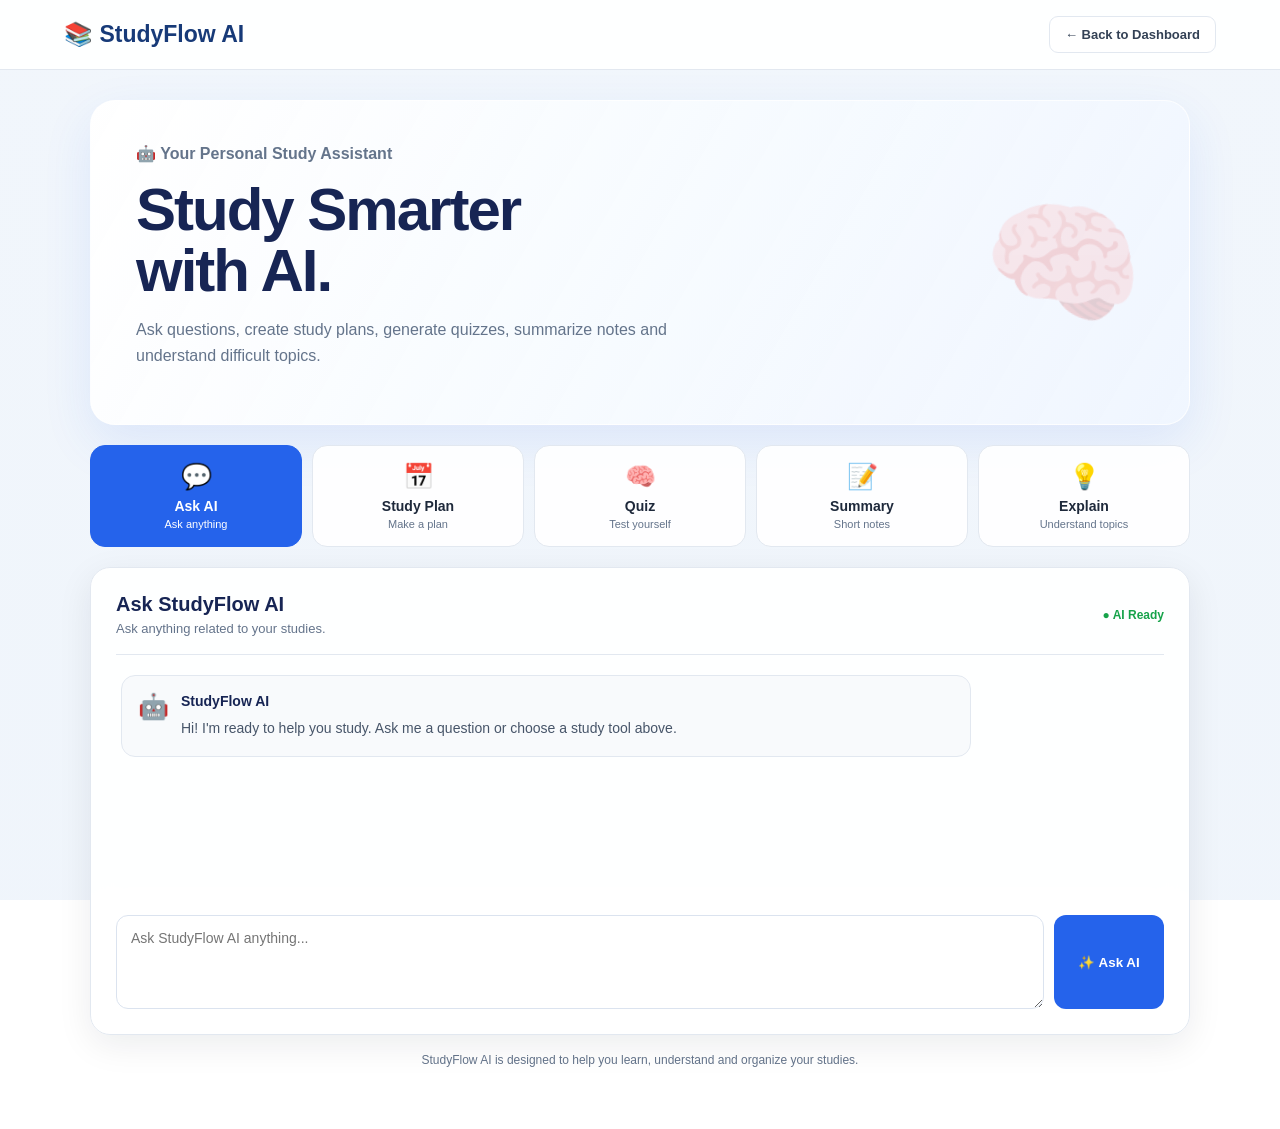
==== ai.html @ 899fcae3 "Add files via upload" ====
<!DOCTYPE html>
<html lang="en">
<head>
    <meta charset="UTF-8">
    <meta name="viewport" content="width=device-width, initial-scale=1.0">

    <title>StudyFlow AI</title>

    <link rel="stylesheet" href="ai.css">
</head>

<body>

    <nav class="ai-navbar">

        <div class="ai-logo">
            📚 StudyFlow AI
        </div>

        <a href="dashboard.html" class="back-button">
            ← Back to Dashboard
        </a>

    </nav>


    <main class="ai-container">

        <section class="ai-hero">

            <div>
                <p class="ai-welcome">
                    🤖 Your Personal Study Assistant
                </p>

                <h1>
                    Study Smarter<br>
                    with AI.
                </h1>

                <p>
                    Ask questions, create study plans,
                    generate quizzes, summarize notes
                    and understand difficult topics.
                </p>
            </div>

            <div class="ai-hero-icon">
                🧠
            </div>

        </section>


        <!-- AI TOOLS -->

        <section class="ai-tools">

            <button
                class="ai-tool active"
                onclick="selectTool('question')">

                <span>💬</span>

                <strong>Ask AI</strong>

                <small>
                    Ask anything
                </small>

            </button>


            <button
                class="ai-tool"
                onclick="selectTool('plan')">

                <span>📅</span>

                <strong>Study Plan</strong>

                <small>
                    Make a plan
                </small>

            </button>


            <button
                class="ai-tool"
                onclick="selectTool('quiz')">

                <span>🧠</span>

                <strong>Quiz</strong>

                <small>
                    Test yourself
                </small>

            </button>


            <button
                class="ai-tool"
                onclick="selectTool('summary')">

                <span>📝</span>

                <strong>Summary</strong>

                <small>
                    Short notes
                </small>

            </button>


            <button
                class="ai-tool"
                onclick="selectTool('explain')">

                <span>💡</span>

                <strong>Explain</strong>

                <small>
                    Understand topics
                </small>

            </button>

        </section>


        <!-- AI CHAT -->

        <section class="ai-panel">

            <div class="ai-panel-header">

                <div>

                    <h2 id="toolTitle">
                        Ask StudyFlow AI
                    </h2>

                    <p id="toolDescription">
                        Ask anything related to your studies.
                    </p>

                </div>

                <span class="ai-status">
                    ● AI Ready
                </span>

            </div>


            <div
                id="aiResponse"
                class="ai-response">

                <div class="ai-message">

                    <span class="message-icon">
                        🤖
                    </span>

                    <div>

                        <strong>
                            StudyFlow AI
                        </strong>

                        <p>
                            Hi! I'm ready to help you study.
                            Ask me a question or choose a
                            study tool above.
                        </p>

                    </div>

                </div>

            </div>


            <div class="ai-input-area">

                <textarea
                    id="aiInput"
                    placeholder="Ask StudyFlow AI anything..."
                    rows="4"></textarea>


                <button
                    id="aiSendButton"
                    onclick="sendAIRequest()">

                    ✨ Ask AI

                </button>

            </div>

        </section>


        <p class="ai-note">
            StudyFlow AI is designed to help you learn,
            understand and organize your studies.
        </p>

    </main>


    <script src="ai.js"></script>

</body>
</html>
---- ai.css ----
* {
    box-sizing: border-box;
}

:root {
    --blue: #2563eb;
    --blue-dark: #1d4ed8;
    --blue-light: #eff6ff;
    --purple: #7c3aed;
    --text: #172554;
    --muted: #64748b;
    --border: #e2e8f0;
}

body {

    margin: 0;

    font-family:
        Arial,
        Helvetica,
        sans-serif;

    color: var(--text);

    min-height: 100vh;

    background:

        linear-gradient(
            rgba(238, 244, 251, 0.82),
            rgba(238, 244, 251, 0.90)
        ),

        url("https://images.unsplash.com/photo-1497633762265-9d179a990aa6?auto=format&fit=crop&w=2200&q=85");

    background-size: cover;

    background-position: center;

    background-attachment: fixed;
}


/* NAVBAR */

.ai-navbar {

    height: 70px;

    padding:
        0 5%;

    display: flex;

    align-items: center;

    justify-content: space-between;

    background:
        rgba(255,255,255,0.92);

    backdrop-filter:
        blur(15px);

    border-bottom:
        1px solid var(--border);

    position: sticky;

    top: 0;

    z-index: 10;
}


.ai-logo {

    font-size: 23px;

    font-weight: 900;

    color: #173a78;
}


.back-button {

    text-decoration: none;

    color: #334155;

    background: white;

    border:
        1px solid var(--border);

    padding:
        10px 15px;

    border-radius: 9px;

    font-weight: 700;

    font-size: 13px;
}


.back-button:hover {

    background: var(--blue-light);

    color: var(--blue);
}


/* CONTAINER */

.ai-container {

    width:
        min(1100px, 94%);

    margin:
        auto;

    padding:
        30px 0 50px;
}


/* HERO */

.ai-hero {

    min-height: 270px;

    padding:
        40px 45px;

    border-radius: 25px;

    display: flex;

    align-items: center;

    justify-content: space-between;

    overflow: hidden;

    background:

        linear-gradient(
            120deg,
            rgba(255,255,255,0.96),
            rgba(239,246,255,0.88)
        );

    border:
        1px solid rgba(255,255,255,0.8);

    box-shadow:
        0 18px 50px
        rgba(37,99,235,0.10);

    margin-bottom: 20px;
}


.ai-welcome {

    color: var(--blue);

    font-weight: 800;

    margin:
        0 0 12px;
}


.ai-hero h1 {

    margin:
        0 0 15px;

    font-size:
        clamp(40px,5vw,60px);

    line-height: 1.02;

    letter-spacing: -2px;
}


.ai-hero p {

    color: var(--muted);

    line-height: 1.6;

    max-width: 600px;
}


.ai-hero-icon {

    font-size: 130px;

    opacity: 0.25;

    transform:
        rotate(8deg);
}


/* TOOLS */

.ai-tools {

    display: grid;

    grid-template-columns:
        repeat(5,1fr);

    gap: 10px;

    margin-bottom: 20px;
}


.ai-tool {

    border:
        1px solid var(--border);

    background:
        rgba(255,255,255,0.92);

    border-radius: 15px;

    padding: 16px 10px;

    cursor: pointer;

    text-align: center;

    transition: 0.2s;
}


.ai-tool span {

    display: block;

    font-size: 25px;

    margin-bottom: 7px;
}


.ai-tool strong {

    display: block;

    color: #1e293b;

    font-size: 14px;
}


.ai-tool small {

    display: block;

    color: var(--muted);

    margin-top: 4px;

    font-size: 11px;
}


.ai-tool:hover {

    transform:
        translateY(-2px);

    border-color:
        #93c5fd;
}


.ai-tool.active {

    background:
        var(--blue);

    border-color:
        var(--blue);

    color: white;
}


.ai-tool.active strong,
.ai-tool.active small {

    color: white;
}


/* AI PANEL */

.ai-panel {

    background:
        rgba(255,255,255,0.93);

    backdrop-filter:
        blur(14px);

    border:
        1px solid var(--border);

    border-radius: 20px;

    padding: 25px;

    box-shadow:
        0 10px 35px
        rgba(15,23,42,0.08);
}


.ai-panel-header {

    display: flex;

    justify-content: space-between;

    align-items: center;

    gap: 15px;

    padding-bottom: 18px;

    border-bottom:
        1px solid var(--border);
}


.ai-panel-header h2 {

    margin: 0 0 5px;

    font-size: 20px;
}


.ai-panel-header p {

    margin: 0;

    color: var(--muted);

    font-size: 13px;
}


.ai-status {

    color:
        #16a34a;

    font-size: 12px;

    font-weight: 800;

    white-space: nowrap;
}


/* RESPONSE */

.ai-response {

    min-height: 260px;

    max-height: 450px;

    overflow-y: auto;

    padding: 20px 5px;
}


.ai-message {

    display: flex;

    gap: 12px;

    max-width: 850px;

    background:
        #f8fafc;

    border:
        1px solid var(--border);

    border-radius: 14px;

    padding: 16px;
}


.message-icon {

    font-size: 25px;
}


.ai-message strong {

    font-size: 14px;
}


.ai-message p {

    margin:
        7px 0 0;

    color: #475569;

    line-height: 1.6;

    font-size: 14px;
}


/* INPUT */

.ai-input-area {

    display: flex;

    gap: 10px;

    align-items: stretch;
}


#aiInput {

    flex: 1;

    resize: vertical;

    border:
        1px solid #dbe3ef;

    border-radius: 12px;

    padding: 14px;

    font-family: inherit;

    font-size: 14px;

    outline: none;
}


#aiInput:focus {

    border-color:
        var(--blue);

    box-shadow:
        0 0 0 3px
        rgba(37,99,235,0.10);
}


#aiSendButton {

    min-width: 110px;

    border: none;

    border-radius: 12px;

    background:
        var(--blue);

    color: white;

    font-weight: 800;

    cursor: pointer;

    padding: 12px;
}


#aiSendButton:hover {

    background:
        var(--blue-dark);
}


#aiSendButton:disabled {

    opacity: 0.6;

    cursor: not-allowed;
}


.ai-note {

    text-align: center;

    color: var(--muted);

    font-size: 12px;

    margin-top: 18px;
}


/* MOBILE */

@media(max-width:750px) {

    .ai-navbar {

        padding:
            0 15px;
    }


    .ai-logo {

        font-size: 18px;
    }


    .back-button {

        padding:
            8px 10px;

        font-size: 11px;
    }


    .ai-container {

        width: 94%;

        padding-top: 18px;
    }


    .ai-hero {

        padding:
            30px 22px;

        min-height: 240px;
    }


    .ai-hero h1 {

        font-size: 36px;
    }


    .ai-hero-icon {

        display: none;
    }


    .ai-tools {

        grid-template-columns:
            repeat(2,1fr);
    }


    .ai-tool:last-child {

        grid-column:
            span 2;
    }


    .ai-panel {

        padding: 18px;
    }


    .ai-panel-header {

        align-items:
            flex-start;

        flex-direction:
            column;
    }


    .ai-input-area {

        flex-direction:
            column;
    }


    #aiSendButton {

        min-height: 48px;
    }
}
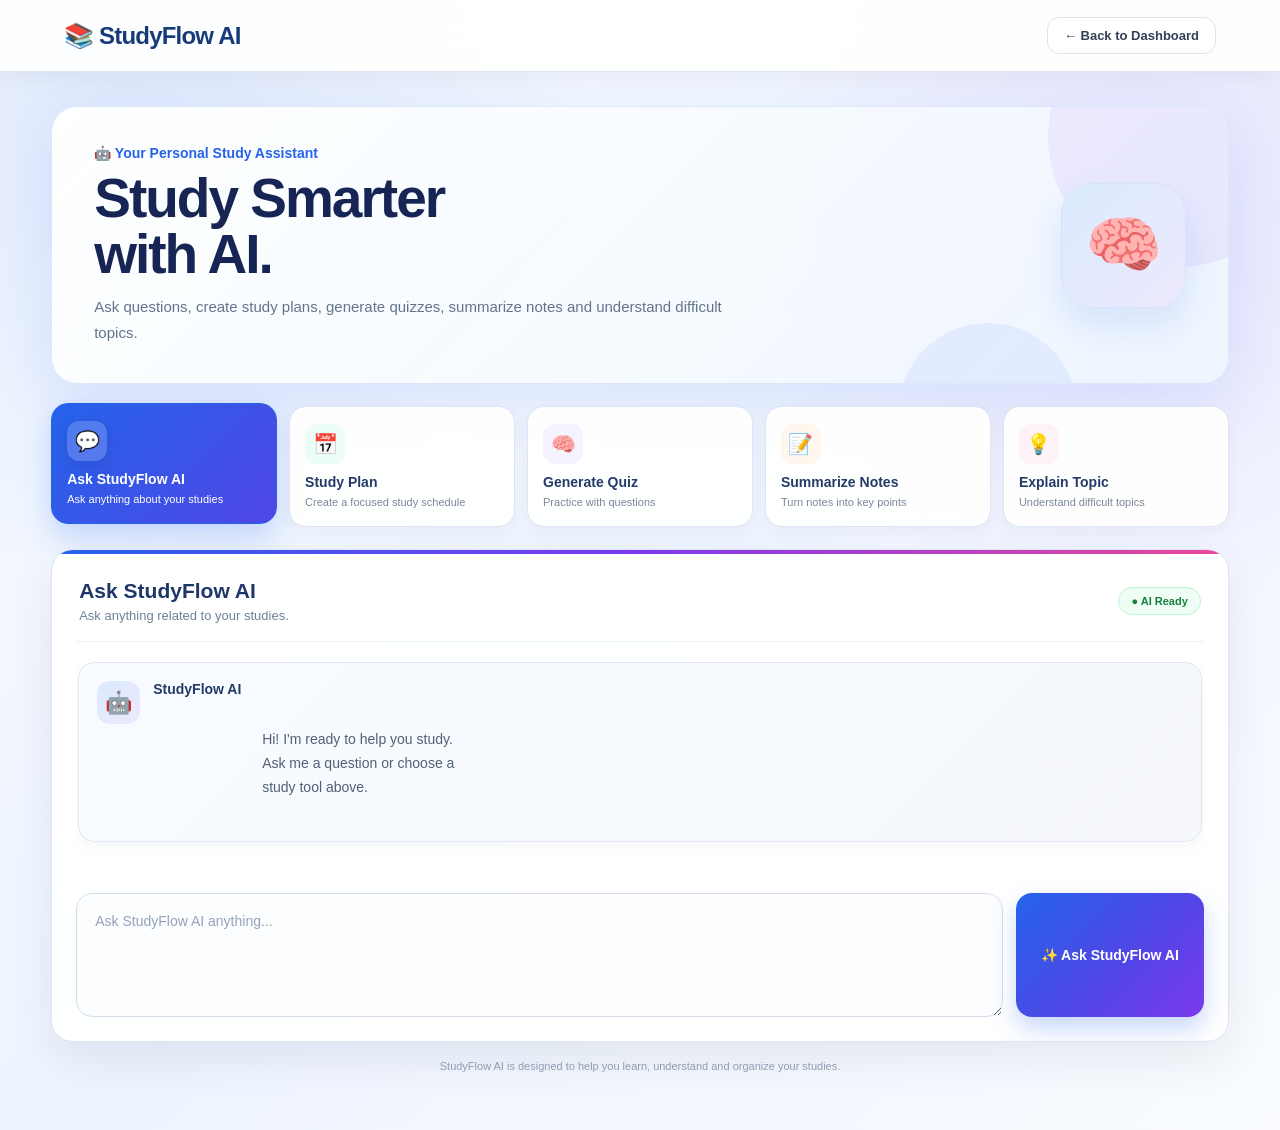
==== commit e6fc84ca: "Add files via upload" ====
--- a/ai.html
+++ b/ai.html
@@ -1,15 +1,32 @@
 <!DOCTYPE html>
 <html lang="en">
+
 <head>
+
     <meta charset="UTF-8">
-    <meta name="viewport" content="width=device-width, initial-scale=1.0">
+
+    <meta
+        name="viewport"
+        content="width=device-width, initial-scale=1.0"
+    >
 
     <title>StudyFlow AI</title>
 
-    <link rel="stylesheet" href="ai.css">
+    <!-- v3 = fresh CSS, avoids browser cache -->
+    <link
+        rel="stylesheet"
+        href="ai.css?v3"
+    >
+
 </head>
 
+
 <body>
+
+
+    <!-- =====================================================
+         NAVBAR
+    ====================================================== -->
 
     <nav class="ai-navbar">
 
@@ -17,33 +34,52 @@
             📚 StudyFlow AI
         </div>
 
-        <a href="dashboard.html" class="back-button">
+
+        <a
+            href="dashboard.html"
+            class="back-button"
+        >
             ← Back to Dashboard
         </a>
 
     </nav>
 
 
+
+    <!-- =====================================================
+         MAIN AI AREA
+    ====================================================== -->
+
     <main class="ai-container">
 
+
+        <!-- =================================================
+             HERO
+        ================================================== -->
+
         <section class="ai-hero">
 
             <div>
+
                 <p class="ai-welcome">
                     🤖 Your Personal Study Assistant
                 </p>
+
 
                 <h1>
                     Study Smarter<br>
                     with AI.
                 </h1>
+
 
                 <p>
                     Ask questions, create study plans,
                     generate quizzes, summarize notes
                     and understand difficult topics.
                 </p>
-            </div>
+
+            </div>
+
 
             <div class="ai-hero-icon">
                 🧠
@@ -52,90 +88,145 @@
         </section>
 
 
-        <!-- AI TOOLS -->
+
+        <!-- =================================================
+             AI TOOLS
+        ================================================== -->
 
         <section class="ai-tools">
 
-            <button
+
+            <!-- ASK AI -->
+
+            <button
+                type="button"
                 class="ai-tool active"
-                onclick="selectTool('question')">
-
-                <span>💬</span>
-
-                <strong>Ask AI</strong>
-
-                <small>
-                    Ask anything
-                </small>
-
-            </button>
-
-
-            <button
+                onclick="selectAITool('Ask anything')"
+            >
+
+                <span>
+                    💬
+                </span>
+
+                <strong>
+                    Ask StudyFlow AI
+                </strong>
+
+                <small>
+                    Ask anything about your studies
+                </small>
+
+            </button>
+
+
+
+            <!-- STUDY PLAN -->
+
+            <button
+                type="button"
                 class="ai-tool"
-                onclick="selectTool('plan')">
-
-                <span>📅</span>
-
-                <strong>Study Plan</strong>
-
-                <small>
-                    Make a plan
-                </small>
-
-            </button>
-
-
-            <button
+                onclick="selectAITool('Create study plan')"
+            >
+
+                <span>
+                    📅
+                </span>
+
+                <strong>
+                    Study Plan
+                </strong>
+
+                <small>
+                    Create a focused study schedule
+                </small>
+
+            </button>
+
+
+
+            <!-- QUIZ -->
+
+            <button
+                type="button"
                 class="ai-tool"
-                onclick="selectTool('quiz')">
-
-                <span>🧠</span>
-
-                <strong>Quiz</strong>
-
-                <small>
-                    Test yourself
-                </small>
-
-            </button>
-
-
-            <button
+                onclick="selectAITool('Generate quiz')"
+            >
+
+                <span>
+                    🧠
+                </span>
+
+                <strong>
+                    Generate Quiz
+                </strong>
+
+                <small>
+                    Practice with questions
+                </small>
+
+            </button>
+
+
+
+            <!-- SUMMARY -->
+
+            <button
+                type="button"
                 class="ai-tool"
-                onclick="selectTool('summary')">
-
-                <span>📝</span>
-
-                <strong>Summary</strong>
-
-                <small>
-                    Short notes
-                </small>
-
-            </button>
-
-
-            <button
+                onclick="selectAITool('Make notes')"
+            >
+
+                <span>
+                    📝
+                </span>
+
+                <strong>
+                    Summarize Notes
+                </strong>
+
+                <small>
+                    Turn notes into key points
+                </small>
+
+            </button>
+
+
+
+            <!-- EXPLAIN -->
+
+            <button
+                type="button"
                 class="ai-tool"
-                onclick="selectTool('explain')">
-
-                <span>💡</span>
-
-                <strong>Explain</strong>
-
-                <small>
-                    Understand topics
-                </small>
-
-            </button>
+                onclick="selectAITool('Explain a topic')"
+            >
+
+                <span>
+                    💡
+                </span>
+
+                <strong>
+                    Explain Topic
+                </strong>
+
+                <small>
+                    Understand difficult topics
+                </small>
+
+            </button>
+
 
         </section>
 
 
-        <!-- AI CHAT -->
+
+        <!-- =================================================
+             AI PANEL
+        ================================================== -->
 
         <section class="ai-panel">
+
+
+            <!-- PANEL HEADER -->
 
             <div class="ai-panel-header">
 
@@ -145,12 +236,14 @@
                         Ask StudyFlow AI
                     </h2>
 
+
                     <p id="toolDescription">
                         Ask anything related to your studies.
                     </p>
 
                 </div>
 
+
                 <span class="ai-status">
                     ● AI Ready
                 </span>
@@ -158,21 +251,30 @@
             </div>
 
 
+
+            <!-- =================================================
+                 AI RESPONSE
+            ================================================== -->
+
             <div
                 id="aiResponse"
-                class="ai-response">
+                class="ai-response"
+            >
 
                 <div class="ai-message">
+
 
                     <span class="message-icon">
                         🤖
                     </span>
 
+
                     <div>
 
                         <strong>
                             StudyFlow AI
                         </strong>
+
 
                         <p>
                             Hi! I'm ready to help you study.
@@ -182,41 +284,67 @@
 
                     </div>
 
+
                 </div>
 
             </div>
 
 
+
+            <!-- =================================================
+                 INPUT
+            ================================================== -->
+
             <div class="ai-input-area">
+
 
                 <textarea
                     id="aiInput"
+                    rows="4"
+                    maxlength="3000"
                     placeholder="Ask StudyFlow AI anything..."
-                    rows="4"></textarea>
+                ></textarea>
 
 
                 <button
+                    type="button"
                     id="aiSendButton"
-                    onclick="sendAIRequest()">
-
-                    ✨ Ask AI
-
+                    onclick="sendAIMessage()"
+                >
+                    ✨ Ask StudyFlow AI
                 </button>
 
-            </div>
+
+            </div>
+
 
         </section>
 
 
+
+        <!-- =================================================
+             FOOTER NOTE
+        ================================================== -->
+
         <p class="ai-note">
+
             StudyFlow AI is designed to help you learn,
             understand and organize your studies.
+
         </p>
 
+
     </main>
 
 
+
+    <!-- =====================================================
+         JAVASCRIPT
+    ====================================================== -->
+
     <script src="ai.js"></script>
 
+
 </body>
+
 </html>
--- a/ai.css
+++ b/ai.css
@@ -1,3 +1,7 @@
+/* =========================================================
+   STUDYFLOW AI — PREMIUM MODERN UI
+========================================================= */
+
 * {
     box-sizing: border-box;
 }
@@ -6,15 +10,28 @@
     --blue: #2563eb;
     --blue-dark: #1d4ed8;
     --blue-light: #eff6ff;
+
     --purple: #7c3aed;
-    --text: #172554;
+    --pink: #ec4899;
+    --green: #10b981;
+    --orange: #f59e0b;
+
+    --heading: #172554;
+    --text: #334155;
     --muted: #64748b;
-    --border: #e2e8f0;
-}
+
+    --border: #dbe4f0;
+    --white: #ffffff;
+}
+
+
+/* =========================================================
+   BODY
+========================================================= */
 
 body {
-
     margin: 0;
+    min-height: 100vh;
 
     font-family:
         Arial,
@@ -23,608 +40,965 @@
 
     color: var(--text);
 
-    min-height: 100vh;
-
-    background:
-
+    background:
+        radial-gradient(
+            circle at 10% 10%,
+            rgba(37,99,235,0.10),
+            transparent 30%
+        ),
+        radial-gradient(
+            circle at 90% 20%,
+            rgba(124,58,237,0.09),
+            transparent 28%
+        ),
         linear-gradient(
-            rgba(238, 244, 251, 0.82),
-            rgba(238, 244, 251, 0.90)
-        ),
-
-        url("https://images.unsplash.com/photo-1497633762265-9d179a990aa6?auto=format&fit=crop&w=2200&q=85");
-
-    background-size: cover;
-
-    background-position: center;
-
-    background-attachment: fixed;
-}
-
-
-/* NAVBAR */
+            135deg,
+            #f5f9ff,
+            #eef4ff 50%,
+            #f9fbff
+        );
+}
+
+
+/* =========================================================
+   NAVBAR
+========================================================= */
 
 .ai-navbar {
-
-    height: 70px;
+    height: 72px;
+
+    padding: 0 5%;
+
+    display: flex;
+    align-items: center;
+    justify-content: space-between;
+
+    background: rgba(255,255,255,0.92);
+
+    backdrop-filter: blur(18px);
+
+    border-bottom:
+        1px solid rgba(219,228,240,0.9);
+
+    position: sticky;
+    top: 0;
+    z-index: 100;
+
+    box-shadow:
+        0 5px 25px rgba(15,23,42,0.05);
+}
+
+
+.ai-logo {
+    display: flex;
+    align-items: center;
+    gap: 9px;
+
+    color: #173a78;
+
+    font-size: 24px;
+    font-weight: 900;
+
+    letter-spacing: -0.8px;
+}
+
+
+.back-button {
+    display: inline-flex;
+    align-items: center;
+    gap: 6px;
+
+    text-decoration: none;
+
+    padding: 10px 16px;
+
+    border-radius: 12px;
+
+    color: #334155;
+
+    background: #ffffff;
+
+    border:
+        1px solid #dbe4f0;
+
+    font-size: 13px;
+    font-weight: 800;
+
+    transition: all 0.2s ease;
+}
+
+
+.back-button:hover {
+    color: var(--blue);
+
+    background: var(--blue-light);
+
+    border-color: #93c5fd;
+
+    transform: translateY(-2px);
+
+    box-shadow:
+        0 7px 18px rgba(37,99,235,0.10);
+}
+
+
+/* =========================================================
+   MAIN
+========================================================= */
+
+.ai-container {
+    width: min(1180px, 92%);
+
+    margin: auto;
 
     padding:
-        0 5%;
+        34px 0 55px;
+}
+
+
+/* =========================================================
+   HERO
+========================================================= */
+
+.ai-hero {
+    position: relative;
+
+    min-height: 225px;
+
+    padding: 38px 42px;
 
     display: flex;
-
     align-items: center;
-
     justify-content: space-between;
 
-    background:
-        rgba(255,255,255,0.92);
-
-    backdrop-filter:
-        blur(15px);
-
-    border-bottom:
-        1px solid var(--border);
-
-    position: sticky;
-
-    top: 0;
-
-    z-index: 10;
-}
-
-
-.ai-logo {
-
-    font-size: 23px;
-
+    overflow: hidden;
+
+    border-radius: 26px;
+
+    background:
+        linear-gradient(
+            135deg,
+            rgba(255,255,255,0.98),
+            rgba(239,246,255,0.95)
+        );
+
+    border:
+        1px solid #dce8f8;
+
+    box-shadow:
+        0 20px 55px rgba(37,99,235,0.10);
+
+    margin-bottom: 22px;
+}
+
+
+.ai-hero::before {
+    content: "";
+
+    position: absolute;
+
+    width: 260px;
+    height: 260px;
+
+    right: -80px;
+    top: -100px;
+
+    border-radius: 50%;
+
+    background:
+        rgba(124,58,237,0.08);
+}
+
+
+.ai-hero::after {
+    content: "";
+
+    position: absolute;
+
+    width: 180px;
+    height: 180px;
+
+    right: 150px;
+    bottom: -120px;
+
+    border-radius: 50%;
+
+    background:
+        rgba(37,99,235,0.08);
+}
+
+
+.ai-hero > div:first-child {
+    position: relative;
+    z-index: 2;
+}
+
+
+.ai-welcome {
+    margin: 0 0 9px;
+
+    color: var(--blue);
+
+    font-size: 14px;
     font-weight: 900;
-
-    color: #173a78;
-}
-
-
-.back-button {
-
-    text-decoration: none;
-
-    color: #334155;
-
-    background: white;
+}
+
+
+.ai-hero h1 {
+    margin: 0 0 12px;
+
+    color: var(--heading);
+
+    font-size: clamp(38px, 5vw, 55px);
+
+    line-height: 1.02;
+
+    letter-spacing: -2px;
+}
+
+
+.ai-hero p:last-child {
+    margin: 0;
+
+    max-width: 650px;
+
+    color: var(--muted);
+
+    font-size: 15px;
+
+    line-height: 1.7;
+}
+
+
+.ai-hero-icon {
+    position: relative;
+    z-index: 2;
+
+    width: 125px;
+    height: 125px;
+
+    display: flex;
+    align-items: center;
+    justify-content: center;
+
+    border-radius: 30px;
+
+    background:
+        linear-gradient(
+            135deg,
+            #dbeafe,
+            #ede9fe
+        );
 
     border:
-        1px solid var(--border);
-
-    padding:
-        10px 15px;
-
-    border-radius: 9px;
-
-    font-weight: 700;
-
-    font-size: 13px;
-}
-
-
-.back-button:hover {
-
-    background: var(--blue-light);
-
-    color: var(--blue);
-}
-
-
-/* CONTAINER */
-
-.ai-container {
-
-    width:
-        min(1100px, 94%);
-
-    margin:
-        auto;
-
-    padding:
-        30px 0 50px;
-}
-
-
-/* HERO */
-
-.ai-hero {
-
-    min-height: 270px;
-
-    padding:
-        40px 45px;
-
-    border-radius: 25px;
+        1px solid #d4e3fb;
+
+    font-size: 62px;
+
+    box-shadow:
+        0 18px 35px rgba(37,99,235,0.13);
+}
+
+
+/* =========================================================
+   AI TOOLS
+========================================================= */
+
+.ai-tools {
+    display: grid;
+
+    grid-template-columns:
+        repeat(5, 1fr);
+
+    gap: 12px;
+
+    margin-bottom: 22px;
+}
+
+
+.ai-tool {
+    position: relative;
+
+    min-height: 105px;
+
+    padding: 17px 15px;
 
     display: flex;
-
+    flex-direction: column;
+    justify-content: center;
+    align-items: flex-start;
+
+    text-align: left;
+
+    cursor: pointer;
+
+    border:
+        1px solid #dce5f0;
+
+    border-radius: 17px;
+
+    background:
+        rgba(255,255,255,0.96);
+
+    box-shadow:
+        0 5px 16px rgba(15,23,42,0.045);
+
+    transition:
+        transform 0.22s ease,
+        box-shadow 0.22s ease,
+        border-color 0.22s ease;
+}
+
+
+.ai-tool:hover {
+    transform: translateY(-5px);
+
+    border-color: #93c5fd;
+
+    box-shadow:
+        0 14px 28px rgba(37,99,235,0.12);
+}
+
+
+.ai-tool span {
+    width: 40px;
+    height: 40px;
+
+    display: flex;
     align-items: center;
-
-    justify-content: space-between;
-
-    overflow: hidden;
-
-    background:
-
+    justify-content: center;
+
+    border-radius: 12px;
+
+    font-size: 20px;
+
+    margin-bottom: 10px;
+
+    background: #eff6ff;
+}
+
+
+.ai-tool:nth-child(2) span {
+    background: #ecfdf5;
+}
+
+
+.ai-tool:nth-child(3) span {
+    background: #f5f3ff;
+}
+
+
+.ai-tool:nth-child(4) span {
+    background: #fff7ed;
+}
+
+
+.ai-tool:nth-child(5) span {
+    background: #fdf2f8;
+}
+
+
+.ai-tool strong {
+    color: #243b68;
+
+    font-size: 14px;
+
+    font-weight: 900;
+}
+
+
+.ai-tool small {
+    margin-top: 5px;
+
+    color: #7b8798;
+
+    font-size: 11px;
+
+    line-height: 1.3;
+}
+
+
+/* =========================================================
+   ACTIVE TOOL
+========================================================= */
+
+.ai-tool.active {
+    color: white;
+
+    border-color: var(--blue);
+
+    background:
         linear-gradient(
-            120deg,
-            rgba(255,255,255,0.96),
-            rgba(239,246,255,0.88)
+            135deg,
+            #2563eb,
+            #4f46e5
         );
 
-    border:
-        1px solid rgba(255,255,255,0.8);
-
-    box-shadow:
-        0 18px 50px
-        rgba(37,99,235,0.10);
-
-    margin-bottom: 20px;
-}
-
-
-.ai-welcome {
-
-    color: var(--blue);
-
-    font-weight: 800;
-
-    margin:
-        0 0 12px;
-}
-
-
-.ai-hero h1 {
-
-    margin:
-        0 0 15px;
-
-    font-size:
-        clamp(40px,5vw,60px);
-
-    line-height: 1.02;
-
-    letter-spacing: -2px;
-}
-
-
-.ai-hero p {
-
-    color: var(--muted);
-
-    line-height: 1.6;
-
-    max-width: 600px;
-}
-
-
-.ai-hero-icon {
-
-    font-size: 130px;
-
-    opacity: 0.25;
-
-    transform:
-        rotate(8deg);
-}
-
-
-/* TOOLS */
-
-.ai-tools {
-
-    display: grid;
-
-    grid-template-columns:
-        repeat(5,1fr);
-
-    gap: 10px;
-
-    margin-bottom: 20px;
-}
-
-
-.ai-tool {
-
-    border:
-        1px solid var(--border);
-
-    background:
-        rgba(255,255,255,0.92);
-
-    border-radius: 15px;
-
-    padding: 16px 10px;
-
-    cursor: pointer;
-
-    text-align: center;
-
-    transition: 0.2s;
-}
-
-
-.ai-tool span {
-
-    display: block;
-
-    font-size: 25px;
-
-    margin-bottom: 7px;
-}
-
-
-.ai-tool strong {
-
-    display: block;
-
-    color: #1e293b;
-
-    font-size: 14px;
-}
-
-
-.ai-tool small {
-
-    display: block;
-
-    color: var(--muted);
-
-    margin-top: 4px;
-
-    font-size: 11px;
-}
-
-
-.ai-tool:hover {
-
-    transform:
-        translateY(-2px);
-
-    border-color:
-        #93c5fd;
-}
-
-
-.ai-tool.active {
-
-    background:
-        var(--blue);
-
-    border-color:
-        var(--blue);
-
-    color: white;
+    box-shadow:
+        0 13px 30px rgba(37,99,235,0.22);
+
+    transform: translateY(-3px);
 }
 
 
 .ai-tool.active strong,
 .ai-tool.active small {
-
     color: white;
 }
 
 
-/* AI PANEL */
+.ai-tool.active span {
+    background:
+        rgba(255,255,255,0.18);
+
+    box-shadow:
+        0 5px 15px rgba(0,0,0,0.10);
+}
+
+
+/* =========================================================
+   AI PANEL
+========================================================= */
 
 .ai-panel {
-
-    background:
-        rgba(255,255,255,0.93);
-
-    backdrop-filter:
-        blur(14px);
+    position: relative;
+
+    overflow: hidden;
+
+    padding: 24px;
+
+    border-radius: 22px;
+
+    background:
+        rgba(255,255,255,0.97);
 
     border:
-        1px solid var(--border);
-
-    border-radius: 20px;
-
-    padding: 25px;
-
-    box-shadow:
-        0 10px 35px
-        rgba(15,23,42,0.08);
-}
-
+        1px solid #dce5f0;
+
+    box-shadow:
+        0 18px 45px rgba(15,23,42,0.075);
+}
+
+
+.ai-panel::before {
+    content: "";
+
+    position: absolute;
+
+    left: 0;
+    top: 0;
+
+    width: 100%;
+    height: 4px;
+
+    background:
+        linear-gradient(
+            90deg,
+            #2563eb,
+            #7c3aed,
+            #ec4899
+        );
+}
+
+
+/* =========================================================
+   PANEL HEADER
+========================================================= */
 
 .ai-panel-header {
-
     display: flex;
 
+    align-items: center;
     justify-content: space-between;
 
+    gap: 15px;
+
+    padding:
+        5px 3px 18px;
+
+    border-bottom:
+        1px solid #edf1f6;
+
+    margin-bottom: 17px;
+}
+
+
+.ai-panel-header h2 {
+    margin: 0 0 5px;
+
+    color: #1e3767;
+
+    font-size: 21px;
+
+    font-weight: 900;
+}
+
+
+.ai-panel-header p {
+    margin: 0;
+
+    color: #718096;
+
+    font-size: 13px;
+}
+
+
+.ai-status {
+    display: inline-flex;
     align-items: center;
 
-    gap: 15px;
-
-    padding-bottom: 18px;
-
-    border-bottom:
-        1px solid var(--border);
-}
-
-
-.ai-panel-header h2 {
-
-    margin: 0 0 5px;
-
-    font-size: 20px;
-}
-
-
-.ai-panel-header p {
-
-    margin: 0;
-
-    color: var(--muted);
-
-    font-size: 13px;
-}
-
-
-.ai-status {
-
-    color:
-        #16a34a;
-
-    font-size: 12px;
-
-    font-weight: 800;
+    padding: 7px 12px;
+
+    border-radius: 30px;
+
+    color: #15803d;
+
+    background: #f0fdf4;
+
+    border:
+        1px solid #bbf7d0;
+
+    font-size: 11px;
+
+    font-weight: 900;
 
     white-space: nowrap;
 }
 
 
-/* RESPONSE */
+/* =========================================================
+   RESPONSE
+========================================================= */
 
 .ai-response {
-
-    min-height: 260px;
-
-    max-height: 450px;
+    min-height: 230px;
+
+    max-height: 430px;
 
     overflow-y: auto;
 
-    padding: 20px 5px;
-}
-
+    padding:
+        3px 2px 18px;
+}
+
+
+.ai-response::-webkit-scrollbar {
+    width: 6px;
+}
+
+
+.ai-response::-webkit-scrollbar-track {
+    background: #f1f5f9;
+
+    border-radius: 10px;
+}
+
+
+.ai-response::-webkit-scrollbar-thumb {
+    background: #cbd5e1;
+
+    border-radius: 10px;
+}
+
+
+/* =========================================================
+   AI MESSAGE
+========================================================= */
 
 .ai-message {
-
     display: flex;
 
-    gap: 12px;
-
-    max-width: 850px;
-
-    background:
-        #f8fafc;
+    gap: 13px;
+
+    width: 100%;
+
+    padding: 18px;
+
+    border-radius: 16px;
+
+    background:
+        linear-gradient(
+            135deg,
+            #f8fbff,
+            #f5f7fc
+        );
 
     border:
-        1px solid var(--border);
-
-    border-radius: 14px;
-
-    padding: 16px;
+        1px solid #e1e8f1;
+
+    box-shadow:
+        0 5px 16px rgba(15,23,42,0.035);
 }
 
 
 .message-icon {
-
-    font-size: 25px;
+    width: 43px;
+    height: 43px;
+
+    min-width: 43px;
+
+    display: flex;
+    align-items: center;
+    justify-content: center;
+
+    border-radius: 13px;
+
+    background:
+        linear-gradient(
+            135deg,
+            #dbeafe,
+            #ede9fe
+        );
+
+    font-size: 22px;
 }
 
 
 .ai-message strong {
+    display: block;
+
+    color: #243b68;
 
     font-size: 14px;
 }
 
 
 .ai-message p {
-
+    margin: 7px 0 0;
+
+    color: #526174;
+
+    font-size: 14px;
+
+    line-height: 1.7;
+
+    white-space: pre-wrap;
+}
+
+
+/* =========================================================
+   INPUT AREA
+========================================================= */
+
+.ai-input-area {
+    display: flex;
+
+    align-items: stretch;
+
+    gap: 13px;
+
+    padding-top: 4px;
+}
+
+
+#aiInput {
+    flex: 1;
+
+    min-height: 82px;
+
+    resize: vertical;
+
+    padding:
+        16px 18px;
+
+    border:
+        1px solid #d5dfec;
+
+    border-radius: 16px;
+
+    background:
+        #fbfdff;
+
+    color: #334155;
+
+    outline: none;
+
+    font-family: inherit;
+
+    font-size: 14px;
+
+    line-height: 1.6;
+
+    transition:
+        0.2s ease;
+}
+
+
+#aiInput::placeholder {
+    color: #94a3b8;
+}
+
+
+#aiInput:focus {
+    background: white;
+
+    border-color: #60a5fa;
+
+    box-shadow:
+        0 0 0 4px
+        rgba(37,99,235,0.08);
+}
+
+
+/* =========================================================
+   ASK AI BUTTON
+========================================================= */
+
+#aiSendButton {
+    position: relative;
+
+    min-width: 180px;
+
+    min-height: 82px;
+
+    padding: 0 25px;
+
+    border: none;
+
+    border-radius: 16px;
+
+    color: white;
+
+    background:
+        linear-gradient(
+            135deg,
+            #2563eb 0%,
+            #4f46e5 55%,
+            #7c3aed 100%
+        );
+
+    font-size: 14px;
+
+    font-weight: 900;
+
+    cursor: pointer;
+
+    box-shadow:
+        0 12px 25px
+        rgba(37,99,235,0.25);
+
+    transition:
+        all 0.22s ease;
+
+    overflow: hidden;
+}
+
+
+#aiSendButton::before {
+    content: "";
+
+    position: absolute;
+
+    top: 0;
+    left: -100%;
+
+    width: 70%;
+    height: 100%;
+
+    background:
+        linear-gradient(
+            90deg,
+            transparent,
+            rgba(255,255,255,0.25),
+            transparent
+        );
+
+    transform: skewX(-20deg);
+
+    transition: 0.55s ease;
+}
+
+
+#aiSendButton:hover::before {
+    left: 130%;
+}
+
+
+#aiSendButton:hover {
+    transform: translateY(-3px);
+
+    box-shadow:
+        0 17px 32px
+        rgba(37,99,235,0.30);
+}
+
+
+#aiSendButton:active {
+    transform: translateY(0);
+}
+
+
+#aiSendButton:disabled {
+    opacity: 0.65;
+
+    cursor: not-allowed;
+
+    transform: none;
+
+    box-shadow: none;
+}
+
+
+/* =========================================================
+   NOTE
+========================================================= */
+
+.ai-note {
     margin:
-        7px 0 0;
-
-    color: #475569;
-
-    line-height: 1.6;
-
-    font-size: 14px;
-}
-
-
-/* INPUT */
-
-.ai-input-area {
-
-    display: flex;
-
-    gap: 10px;
-
-    align-items: stretch;
-}
-
-
-#aiInput {
-
-    flex: 1;
-
-    resize: vertical;
-
-    border:
-        1px solid #dbe3ef;
-
-    border-radius: 12px;
-
-    padding: 14px;
-
-    font-family: inherit;
-
-    font-size: 14px;
-
-    outline: none;
-}
-
-
-#aiInput:focus {
-
-    border-color:
-        var(--blue);
-
-    box-shadow:
-        0 0 0 3px
-        rgba(37,99,235,0.10);
-}
-
-
-#aiSendButton {
-
-    min-width: 110px;
-
-    border: none;
-
-    border-radius: 12px;
-
-    background:
-        var(--blue);
-
-    color: white;
-
-    font-weight: 800;
-
-    cursor: pointer;
-
-    padding: 12px;
-}
-
-
-#aiSendButton:hover {
-
-    background:
-        var(--blue-dark);
-}
-
-
-#aiSendButton:disabled {
-
-    opacity: 0.6;
-
-    cursor: not-allowed;
-}
-
-
-.ai-note {
+        16px 0 0;
 
     text-align: center;
 
-    color: var(--muted);
-
-    font-size: 12px;
-
-    margin-top: 18px;
-}
-
-
-/* MOBILE */
-
-@media(max-width:750px) {
+    color: #94a3b8;
+
+    font-size: 11px;
+
+    line-height: 1.5;
+}
+
+
+/* =========================================================
+   TABLET
+========================================================= */
+
+@media (max-width: 950px) {
+
+    .ai-tools {
+        grid-template-columns:
+            repeat(3, 1fr);
+    }
+
+}
+
+
+/* =========================================================
+   MOBILE
+========================================================= */
+
+@media (max-width: 700px) {
 
     .ai-navbar {
+        height: 65px;
+
+        padding: 0 15px;
+    }
+
+
+    .ai-logo {
+        font-size: 18px;
+    }
+
+
+    .back-button {
+        padding: 8px 11px;
+
+        font-size: 11px;
+    }
+
+
+    .ai-container {
+        width: 94%;
 
         padding:
-            0 15px;
-    }
-
-
-    .ai-logo {
-
-        font-size: 18px;
-    }
-
-
-    .back-button {
-
+            20px 0 35px;
+    }
+
+
+    .ai-hero {
         padding:
-            8px 10px;
-
-        font-size: 11px;
-    }
-
-
-    .ai-container {
-
-        width: 94%;
-
-        padding-top: 18px;
-    }
-
-
-    .ai-hero {
-
-        padding:
-            30px 22px;
-
-        min-height: 240px;
+            28px 22px;
+
+        min-height: 220px;
     }
 
 
     .ai-hero h1 {
-
-        font-size: 36px;
+        font-size: 35px;
+    }
+
+
+    .ai-hero p:last-child {
+        font-size: 13px;
     }
 
 
     .ai-hero-icon {
-
         display: none;
     }
 
 
     .ai-tools {
-
         grid-template-columns:
-            repeat(2,1fr);
+            repeat(2, 1fr);
+
+        gap: 9px;
+    }
+
+
+    .ai-tool {
+        min-height: 100px;
     }
 
 
     .ai-tool:last-child {
-
-        grid-column:
-            span 2;
+        grid-column: span 2;
     }
 
 
     .ai-panel {
-
-        padding: 18px;
+        padding: 17px;
     }
 
 
     .ai-panel-header {
-
-        align-items:
-            flex-start;
-
-        flex-direction:
-            column;
+        align-items: flex-start;
+
+        flex-direction: column;
     }
 
 
     .ai-input-area {
-
-        flex-direction:
-            column;
+        flex-direction: column;
+    }
+
+
+    #aiInput {
+        min-height: 110px;
     }
 
 
     #aiSendButton {
-
-        min-height: 48px;
-    }
+        width: 100%;
+
+        min-height: 56px;
+    }
+
+}
+
+
+/* =========================================================
+   SMALL PHONE
+========================================================= */
+
+@media (max-width: 420px) {
+
+    .ai-hero h1 {
+        font-size: 30px;
+    }
+
+
+    .ai-tools {
+        grid-template-columns: 1fr;
+    }
+
+
+    .ai-tool:last-child {
+        grid-column: auto;
+    }
+
+
+    .ai-tool {
+        min-height: 82px;
+    }
+
 }
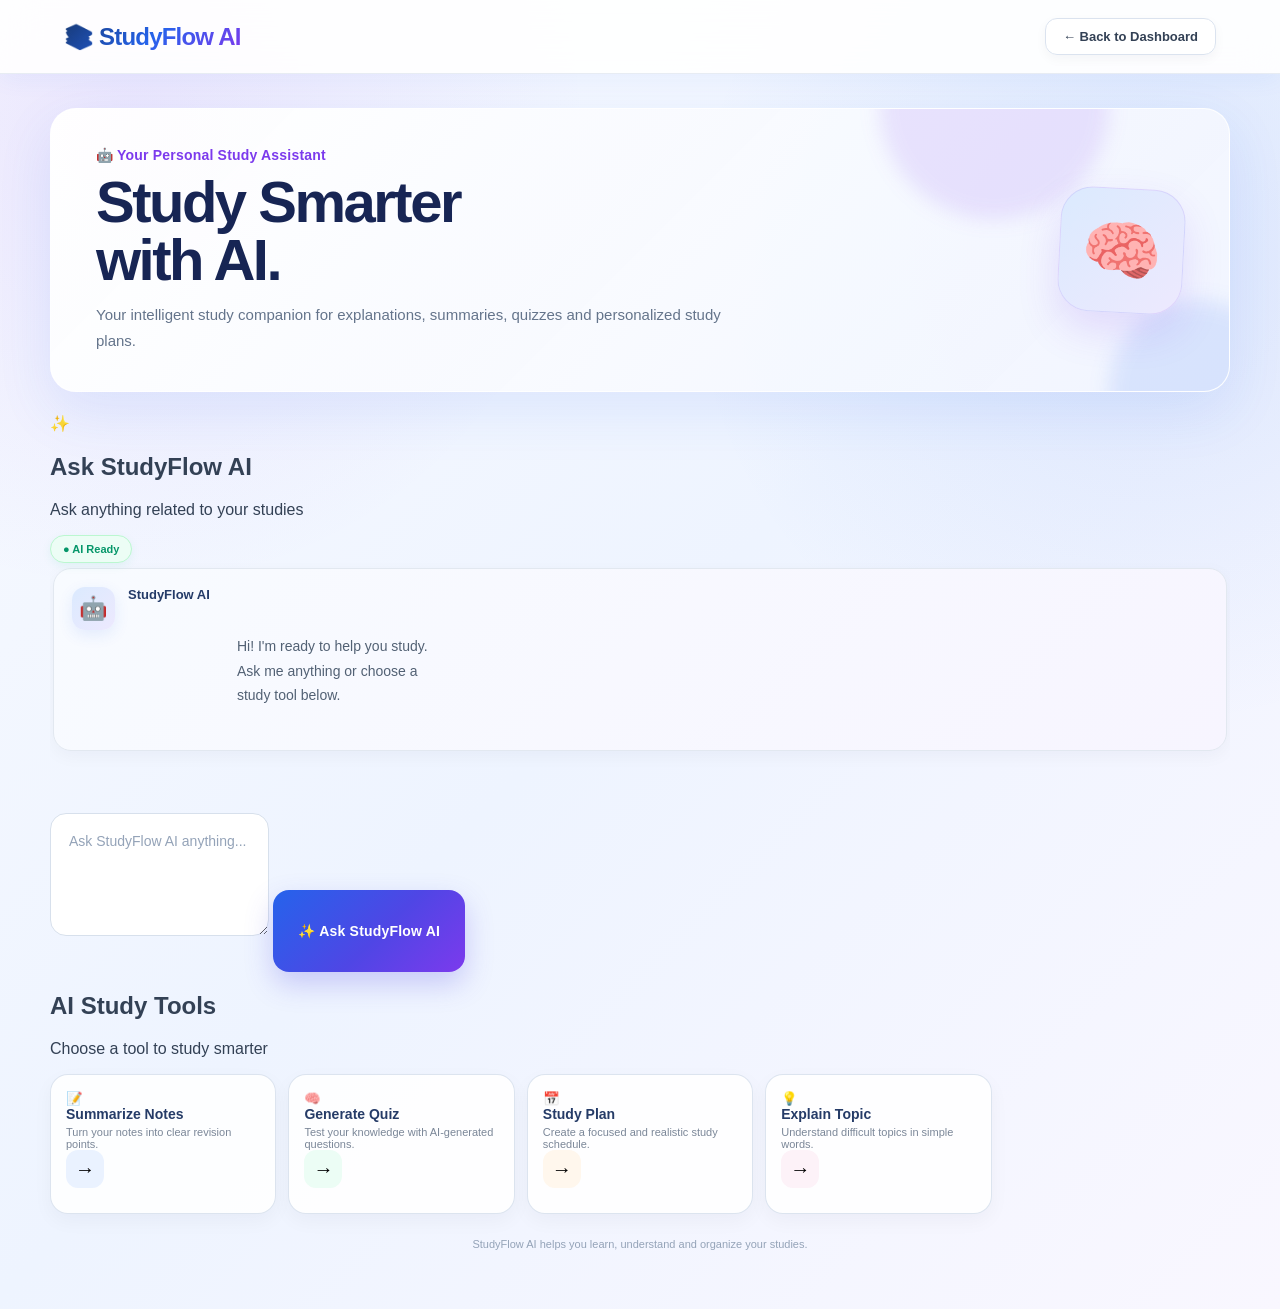
==== commit 89f90d3e: "Add files via upload" ====
--- a/ai.html
+++ b/ai.html
@@ -5,35 +5,24 @@
 
     <meta charset="UTF-8">
 
-    <meta
-        name="viewport"
-        content="width=device-width, initial-scale=1.0"
-    >
+    <meta name="viewport" content="width=device-width, initial-scale=1.0">
 
     <title>StudyFlow AI</title>
 
-    <!-- v3 = fresh CSS, avoids browser cache -->
-    <link
-        rel="stylesheet"
-        href="ai.css?v3"
-    >
+    <link rel="stylesheet" href="ai.css?v=10">
 
 </head>
 
 
 <body>
 
-
-    <!-- =====================================================
-         NAVBAR
-    ====================================================== -->
+    <!-- NAVBAR -->
 
     <nav class="ai-navbar">
 
         <div class="ai-logo">
             📚 StudyFlow AI
         </div>
-
 
         <a
             href="dashboard.html"
@@ -45,37 +34,31 @@
     </nav>
 
 
-
-    <!-- =====================================================
-         MAIN AI AREA
-    ====================================================== -->
+    <!-- MAIN -->
 
     <main class="ai-container">
 
 
-        <!-- =================================================
-             HERO
-        ================================================== -->
+        <!-- HERO -->
 
         <section class="ai-hero">
 
-            <div>
+            <div class="ai-hero-content">
 
                 <p class="ai-welcome">
                     🤖 Your Personal Study Assistant
                 </p>
 
-
                 <h1>
-                    Study Smarter<br>
+                    Study Smarter
+                    <br>
                     with AI.
                 </h1>
 
-
                 <p>
-                    Ask questions, create study plans,
-                    generate quizzes, summarize notes
-                    and understand difficult topics.
+                    Your intelligent study companion for
+                    explanations, summaries, quizzes and
+                    personalized study plans.
                 </p>
 
             </div>
@@ -89,160 +72,27 @@
 
 
 
-        <!-- =================================================
-             AI TOOLS
-        ================================================== -->
-
-        <section class="ai-tools">
-
-
-            <!-- ASK AI -->
-
-            <button
-                type="button"
-                class="ai-tool active"
-                onclick="selectAITool('Ask anything')"
-            >
-
-                <span>
-                    💬
-                </span>
-
-                <strong>
-                    Ask StudyFlow AI
-                </strong>
-
-                <small>
-                    Ask anything about your studies
-                </small>
-
-            </button>
-
-
-
-            <!-- STUDY PLAN -->
-
-            <button
-                type="button"
-                class="ai-tool"
-                onclick="selectAITool('Create study plan')"
-            >
-
-                <span>
-                    📅
-                </span>
-
-                <strong>
-                    Study Plan
-                </strong>
-
-                <small>
-                    Create a focused study schedule
-                </small>
-
-            </button>
-
-
-
-            <!-- QUIZ -->
-
-            <button
-                type="button"
-                class="ai-tool"
-                onclick="selectAITool('Generate quiz')"
-            >
-
-                <span>
-                    🧠
-                </span>
-
-                <strong>
-                    Generate Quiz
-                </strong>
-
-                <small>
-                    Practice with questions
-                </small>
-
-            </button>
-
-
-
-            <!-- SUMMARY -->
-
-            <button
-                type="button"
-                class="ai-tool"
-                onclick="selectAITool('Make notes')"
-            >
-
-                <span>
-                    📝
-                </span>
-
-                <strong>
-                    Summarize Notes
-                </strong>
-
-                <small>
-                    Turn notes into key points
-                </small>
-
-            </button>
-
-
-
-            <!-- EXPLAIN -->
-
-            <button
-                type="button"
-                class="ai-tool"
-                onclick="selectAITool('Explain a topic')"
-            >
-
-                <span>
-                    💡
-                </span>
-
-                <strong>
-                    Explain Topic
-                </strong>
-
-                <small>
-                    Understand difficult topics
-                </small>
-
-            </button>
-
-
-        </section>
-
-
-
-        <!-- =================================================
-             AI PANEL
-        ================================================== -->
-
-        <section class="ai-panel">
-
-
-            <!-- PANEL HEADER -->
-
-            <div class="ai-panel-header">
+        <!-- MAIN ASK AI -->
+
+        <section class="ask-ai-card">
+
+            <div class="ask-ai-top">
+
+                <div class="ask-ai-icon">
+                    ✨
+                </div>
 
                 <div>
 
-                    <h2 id="toolTitle">
+                    <h2>
                         Ask StudyFlow AI
                     </h2>
 
-
-                    <p id="toolDescription">
-                        Ask anything related to your studies.
+                    <p>
+                        Ask anything related to your studies
                     </p>
 
                 </div>
-
 
                 <span class="ai-status">
                     ● AI Ready
@@ -250,11 +100,6 @@
 
             </div>
 
-
-
-            <!-- =================================================
-                 AI RESPONSE
-            ================================================== -->
 
             <div
                 id="aiResponse"
@@ -263,40 +108,30 @@
 
                 <div class="ai-message">
 
-
                     <span class="message-icon">
                         🤖
                     </span>
 
-
                     <div>
 
                         <strong>
                             StudyFlow AI
                         </strong>
 
-
                         <p>
                             Hi! I'm ready to help you study.
-                            Ask me a question or choose a
-                            study tool above.
+                            Ask me anything or choose a
+                            study tool below.
                         </p>
 
                     </div>
 
-
-                </div>
-
-            </div>
-
-
-
-            <!-- =================================================
-                 INPUT
-            ================================================== -->
-
-            <div class="ai-input-area">
-
+                </div>
+
+            </div>
+
+
+            <div class="ask-ai-input">
 
                 <textarea
                     id="aiInput"
@@ -314,37 +149,185 @@
                     ✨ Ask StudyFlow AI
                 </button>
 
-
-            </div>
-
+            </div>
 
         </section>
 
 
 
-        <!-- =================================================
-             FOOTER NOTE
-        ================================================== -->
+        <!-- AI TOOLS TITLE -->
+
+        <div class="tools-heading">
+
+            <div>
+
+                <h2>
+                    AI Study Tools
+                </h2>
+
+                <p>
+                    Choose a tool to study smarter
+                </p>
+
+            </div>
+
+        </div>
+
+
+
+        <!-- FOUR TOOLS -->
+
+        <section class="ai-tools">
+
+
+            <!-- SUMMARIZE -->
+
+            <button
+                type="button"
+                class="ai-tool"
+                onclick="selectAITool('Make notes')"
+            >
+
+                <div class="tool-icon summary-icon">
+                    📝
+                </div>
+
+                <div class="tool-content">
+
+                    <strong>
+                        Summarize Notes
+                    </strong>
+
+                    <small>
+                        Turn your notes into
+                        clear revision points.
+                    </small>
+
+                </div>
+
+                <span class="tool-arrow">
+                    →
+                </span>
+
+            </button>
+
+
+
+            <!-- QUIZ -->
+
+            <button
+                type="button"
+                class="ai-tool"
+                onclick="selectAITool('Generate quiz')"
+            >
+
+                <div class="tool-icon quiz-icon">
+                    🧠
+                </div>
+
+                <div class="tool-content">
+
+                    <strong>
+                        Generate Quiz
+                    </strong>
+
+                    <small>
+                        Test your knowledge with
+                        AI-generated questions.
+                    </small>
+
+                </div>
+
+                <span class="tool-arrow">
+                    →
+                </span>
+
+            </button>
+
+
+
+            <!-- STUDY PLAN -->
+
+            <button
+                type="button"
+                class="ai-tool"
+                onclick="selectAITool('Create study plan')"
+            >
+
+                <div class="tool-icon plan-icon">
+                    📅
+                </div>
+
+                <div class="tool-content">
+
+                    <strong>
+                        Study Plan
+                    </strong>
+
+                    <small>
+                        Create a focused and
+                        realistic study schedule.
+                    </small>
+
+                </div>
+
+                <span class="tool-arrow">
+                    →
+                </span>
+
+            </button>
+
+
+
+            <!-- EXPLAIN -->
+
+            <button
+                type="button"
+                class="ai-tool"
+                onclick="selectAITool('Explain a topic')"
+            >
+
+                <div class="tool-icon explain-icon">
+                    💡
+                </div>
+
+                <div class="tool-content">
+
+                    <strong>
+                        Explain Topic
+                    </strong>
+
+                    <small>
+                        Understand difficult topics
+                        in simple words.
+                    </small>
+
+                </div>
+
+                <span class="tool-arrow">
+                    →
+                </span>
+
+            </button>
+
+
+        </section>
+
+
+
+        <!-- FOOTER -->
 
         <p class="ai-note">
-
-            StudyFlow AI is designed to help you learn,
+            StudyFlow AI helps you learn,
             understand and organize your studies.
-
         </p>
 
 
     </main>
 
 
-
-    <!-- =====================================================
-         JAVASCRIPT
-    ====================================================== -->
-
     <script src="ai.js"></script>
 
-
 </body>
 
 </html>
--- a/ai.css
+++ b/ai.css
@@ -1,6 +1,6 @@
 /* =========================================================
-   STUDYFLOW AI — PREMIUM MODERN UI
-========================================================= */
+   STUDYFLOW AI — PREMIUM AI INTERFACE
+   ========================================================= */
 
 * {
     box-sizing: border-box;
@@ -9,163 +9,162 @@
 :root {
     --blue: #2563eb;
     --blue-dark: #1d4ed8;
-    --blue-light: #eff6ff;
+    --blue-soft: #eff6ff;
 
     --purple: #7c3aed;
-    --pink: #ec4899;
+    --purple-dark: #6d28d9;
+    --purple-soft: #f5f3ff;
+
+    --cyan: #06b6d4;
     --green: #10b981;
     --orange: #f59e0b;
+    --pink: #ec4899;
 
     --heading: #172554;
     --text: #334155;
     --muted: #64748b;
 
-    --border: #dbe4f0;
+    --border: #e2e8f0;
     --white: #ffffff;
 }
 
 
 /* =========================================================
    BODY
-========================================================= */
+   ========================================================= */
 
 body {
     margin: 0;
+    font-family: Arial, Helvetica, sans-serif;
+    color: var(--text);
     min-height: 100vh;
-
-    font-family:
-        Arial,
-        Helvetica,
-        sans-serif;
-
-    color: var(--text);
 
     background:
         radial-gradient(
             circle at 10% 10%,
+            rgba(124,58,237,0.10),
+            transparent 28%
+        ),
+        radial-gradient(
+            circle at 90% 20%,
             rgba(37,99,235,0.10),
             transparent 30%
         ),
-        radial-gradient(
-            circle at 90% 20%,
-            rgba(124,58,237,0.09),
-            transparent 28%
-        ),
         linear-gradient(
             135deg,
-            #f5f9ff,
+            #f8faff 0%,
             #eef4ff 50%,
-            #f9fbff
+            #f9f7ff 100%
         );
 }
 
 
 /* =========================================================
    NAVBAR
-========================================================= */
+   ========================================================= */
 
 .ai-navbar {
-    height: 72px;
-
+    height: 74px;
     padding: 0 5%;
 
     display: flex;
     align-items: center;
     justify-content: space-between;
 
-    background: rgba(255,255,255,0.92);
+    background: rgba(255,255,255,0.90);
 
     backdrop-filter: blur(18px);
-
-    border-bottom:
-        1px solid rgba(219,228,240,0.9);
+    -webkit-backdrop-filter: blur(18px);
+
+    border-bottom: 1px solid rgba(226,232,240,0.8);
 
     position: sticky;
     top: 0;
     z-index: 100;
 
     box-shadow:
-        0 5px 25px rgba(15,23,42,0.05);
+        0 5px 25px rgba(37,99,235,0.06);
 }
 
 
 .ai-logo {
-    display: flex;
-    align-items: center;
-    gap: 9px;
-
-    color: #173a78;
-
     font-size: 24px;
     font-weight: 900;
-
     letter-spacing: -0.8px;
+
+    background:
+        linear-gradient(
+            135deg,
+            #173a78,
+            #2563eb,
+            #7c3aed
+        );
+
+    -webkit-background-clip: text;
+    background-clip: text;
+    color: transparent;
 }
 
 
 .back-button {
-    display: inline-flex;
-    align-items: center;
-    gap: 6px;
-
     text-decoration: none;
 
-    padding: 10px 16px;
+    color: #334155;
+
+    background: rgba(255,255,255,0.95);
+
+    border: 1px solid #dbe3ef;
+
+    padding: 10px 17px;
 
     border-radius: 12px;
-
-    color: #334155;
-
-    background: #ffffff;
-
-    border:
-        1px solid #dbe4f0;
 
     font-size: 13px;
     font-weight: 800;
 
-    transition: all 0.2s ease;
+    transition: all 0.25s ease;
+
+    box-shadow:
+        0 4px 12px rgba(15,23,42,0.04);
 }
 
 
 .back-button:hover {
     color: var(--blue);
 
-    background: var(--blue-light);
-
     border-color: #93c5fd;
 
+    background: #eff6ff;
+
     transform: translateY(-2px);
 
     box-shadow:
-        0 7px 18px rgba(37,99,235,0.10);
+        0 8px 20px rgba(37,99,235,0.10);
 }
 
 
 /* =========================================================
    MAIN
-========================================================= */
+   ========================================================= */
 
 .ai-container {
-    width: min(1180px, 92%);
-
-    margin: auto;
-
-    padding:
-        34px 0 55px;
+    width: min(1180px, 94%);
+    margin: 0 auto;
+
+    padding: 34px 0 55px;
 }
 
 
 /* =========================================================
    HERO
-========================================================= */
+   ========================================================= */
 
 .ai-hero {
     position: relative;
 
-    min-height: 225px;
-
-    padding: 38px 42px;
+    min-height: 230px;
+
+    padding: 38px 45px;
 
     display: flex;
     align-items: center;
@@ -178,12 +177,11 @@
     background:
         linear-gradient(
             135deg,
-            rgba(255,255,255,0.98),
-            rgba(239,246,255,0.95)
-        );
-
-    border:
-        1px solid #dce8f8;
+            rgba(255,255,255,0.96),
+            rgba(241,245,255,0.95)
+        );
+
+    border: 1px solid rgba(255,255,255,0.9);
 
     box-shadow:
         0 20px 55px rgba(37,99,235,0.10);
@@ -191,22 +189,26 @@
     margin-bottom: 22px;
 }
 
+
+/* decorative glow */
 
 .ai-hero::before {
     content: "";
 
     position: absolute;
 
-    width: 260px;
-    height: 260px;
-
-    right: -80px;
-    top: -100px;
+    width: 230px;
+    height: 230px;
+
+    right: 120px;
+    top: -120px;
 
     border-radius: 50%;
 
     background:
-        rgba(124,58,237,0.08);
+        rgba(124,58,237,0.12);
+
+    filter: blur(10px);
 }
 
 
@@ -218,13 +220,15 @@
     width: 180px;
     height: 180px;
 
-    right: 150px;
-    bottom: -120px;
+    right: -60px;
+    bottom: -90px;
 
     border-radius: 50%;
 
     background:
-        rgba(37,99,235,0.08);
+        rgba(37,99,235,0.12);
+
+    filter: blur(10px);
 }
 
 
@@ -235,25 +239,27 @@
 
 
 .ai-welcome {
-    margin: 0 0 9px;
-
-    color: var(--blue);
+    margin: 0 0 10px;
+
+    color: var(--purple);
 
     font-size: 14px;
     font-weight: 900;
+
+    letter-spacing: 0.2px;
 }
 
 
 .ai-hero h1 {
-    margin: 0 0 12px;
+    margin: 0 0 13px;
 
     color: var(--heading);
 
-    font-size: clamp(38px, 5vw, 55px);
-
-    line-height: 1.02;
-
-    letter-spacing: -2px;
+    font-size: clamp(40px,5vw,58px);
+
+    line-height: 1;
+
+    letter-spacing: -2.5px;
 }
 
 
@@ -281,7 +287,7 @@
     align-items: center;
     justify-content: center;
 
-    border-radius: 30px;
+    border-radius: 32px;
 
     background:
         linear-gradient(
@@ -291,18 +297,32 @@
         );
 
     border:
-        1px solid #d4e3fb;
-
-    font-size: 62px;
-
-    box-shadow:
-        0 18px 35px rgba(37,99,235,0.13);
+        1px solid rgba(124,58,237,0.12);
+
+    font-size: 65px;
+
+    box-shadow:
+        0 18px 40px rgba(124,58,237,0.15);
+
+    transform: rotate(3deg);
+
+    transition: 0.3s ease;
+}
+
+
+.ai-hero:hover .ai-hero-icon {
+    transform:
+        rotate(0deg)
+        translateY(-4px);
+
+    box-shadow:
+        0 22px 48px rgba(124,58,237,0.20);
 }
 
 
 /* =========================================================
    AI TOOLS
-========================================================= */
+   ========================================================= */
 
 .ai-tools {
     display: grid;
@@ -321,48 +341,82 @@
 
     min-height: 105px;
 
-    padding: 17px 15px;
+    padding: 16px 15px;
+
+    border:
+        1px solid rgba(219,227,239,0.95);
+
+    border-radius: 18px;
+
+    background:
+        rgba(255,255,255,0.88);
+
+    cursor: pointer;
+
+    text-align: left;
 
     display: flex;
     flex-direction: column;
     justify-content: center;
-    align-items: flex-start;
-
-    text-align: left;
-
-    cursor: pointer;
-
-    border:
-        1px solid #dce5f0;
-
-    border-radius: 17px;
-
-    background:
-        rgba(255,255,255,0.96);
-
-    box-shadow:
-        0 5px 16px rgba(15,23,42,0.045);
+
+    overflow: hidden;
+
+    box-shadow:
+        0 7px 20px rgba(15,23,42,0.04);
 
     transition:
-        transform 0.22s ease,
-        box-shadow 0.22s ease,
-        border-color 0.22s ease;
+        transform 0.25s ease,
+        box-shadow 0.25s ease,
+        border-color 0.25s ease,
+        background 0.25s ease;
+}
+
+
+.ai-tool::before {
+    content: "";
+
+    position: absolute;
+
+    left: 0;
+    top: 0;
+
+    width: 100%;
+    height: 3px;
+
+    background:
+        linear-gradient(
+            90deg,
+            var(--blue),
+            var(--purple)
+        );
+
+    opacity: 0;
+
+    transition: 0.25s ease;
 }
 
 
 .ai-tool:hover {
     transform: translateY(-5px);
 
-    border-color: #93c5fd;
-
-    box-shadow:
-        0 14px 28px rgba(37,99,235,0.12);
+    border-color:
+        #bfdbfe;
+
+    box-shadow:
+        0 14px 30px rgba(37,99,235,0.11);
+}
+
+
+.ai-tool:hover::before {
+    opacity: 1;
 }
 
 
 .ai-tool span {
-    width: 40px;
-    height: 40px;
+    display: block;
+
+    width: 38px;
+    height: 38px;
 
     display: flex;
     align-items: center;
@@ -370,11 +424,42 @@
 
     border-radius: 12px;
 
+    background: #f1f5ff;
+
     font-size: 20px;
 
-    margin-bottom: 10px;
-
-    background: #eff6ff;
+    margin-bottom: 9px;
+}
+
+
+.ai-tool strong {
+    display: block;
+
+    color: #253b67;
+
+    font-size: 14px;
+
+    font-weight: 900;
+}
+
+
+.ai-tool small {
+    display: block;
+
+    color: #7b8798;
+
+    margin-top: 4px;
+
+    font-size: 11px;
+}
+
+
+/* =========================================================
+   DIFFERENT TOOL COLORS
+   ========================================================= */
+
+.ai-tool:nth-child(1) span {
+    background: #eaf2ff;
 }
 
 
@@ -384,49 +469,25 @@
 
 
 .ai-tool:nth-child(3) span {
+    background: #fff7ed;
+}
+
+
+.ai-tool:nth-child(4) span {
+    background: #fdf2f8;
+}
+
+
+.ai-tool:nth-child(5) span {
     background: #f5f3ff;
 }
 
 
-.ai-tool:nth-child(4) span {
-    background: #fff7ed;
-}
-
-
-.ai-tool:nth-child(5) span {
-    background: #fdf2f8;
-}
-
-
-.ai-tool strong {
-    color: #243b68;
-
-    font-size: 14px;
-
-    font-weight: 900;
-}
-
-
-.ai-tool small {
-    margin-top: 5px;
-
-    color: #7b8798;
-
-    font-size: 11px;
-
-    line-height: 1.3;
-}
-
-
 /* =========================================================
    ACTIVE TOOL
-========================================================= */
+   ========================================================= */
 
 .ai-tool.active {
-    color: white;
-
-    border-color: var(--blue);
-
     background:
         linear-gradient(
             135deg,
@@ -434,10 +495,35 @@
             #4f46e5
         );
 
-    box-shadow:
-        0 13px 30px rgba(37,99,235,0.22);
-
-    transform: translateY(-3px);
+    border-color:
+        transparent;
+
+    transform:
+        translateY(-3px);
+
+    box-shadow:
+        0 15px 32px
+        rgba(37,99,235,0.22);
+}
+
+
+.ai-tool.active::before {
+    opacity: 1;
+
+    background:
+        linear-gradient(
+            90deg,
+            #ffffff,
+            #c4b5fd
+        );
+}
+
+
+.ai-tool.active span {
+    background:
+        rgba(255,255,255,0.18);
+
+    color: white;
 }
 
 
@@ -447,187 +533,211 @@
 }
 
 
-.ai-tool.active span {
-    background:
-        rgba(255,255,255,0.18);
-
-    box-shadow:
-        0 5px 15px rgba(0,0,0,0.10);
-}
-
-
 /* =========================================================
    AI PANEL
-========================================================= */
+   ========================================================= */
 
 .ai-panel {
     position: relative;
 
-    overflow: hidden;
+    background:
+        rgba(255,255,255,0.94);
+
+    backdrop-filter: blur(18px);
+    -webkit-backdrop-filter: blur(18px);
+
+    border:
+        1px solid rgba(226,232,240,0.9);
+
+    border-radius: 24px;
 
     padding: 24px;
 
-    border-radius: 22px;
-
-    background:
-        rgba(255,255,255,0.97);
-
-    border:
-        1px solid #dce5f0;
-
-    box-shadow:
-        0 18px 45px rgba(15,23,42,0.075);
-}
-
+    box-shadow:
+        0 18px 45px
+        rgba(15,23,42,0.08);
+}
+
+
+/* glowing edge */
 
 .ai-panel::before {
     content: "";
 
     position: absolute;
 
-    left: 0;
-    top: 0;
-
-    width: 100%;
-    height: 4px;
-
-    background:
-        linear-gradient(
-            90deg,
-            #2563eb,
-            #7c3aed,
-            #ec4899
-        );
+    inset: 0;
+
+    border-radius: 24px;
+
+    padding: 1px;
+
+    background:
+        linear-gradient(
+            135deg,
+            rgba(37,99,235,0.20),
+            transparent 35%,
+            rgba(124,58,237,0.18)
+        );
+
+    -webkit-mask:
+        linear-gradient(#fff 0 0) content-box,
+        linear-gradient(#fff 0 0);
+
+    -webkit-mask-composite: xor;
+
+    mask-composite: exclude;
+
+    pointer-events: none;
 }
 
 
 /* =========================================================
    PANEL HEADER
-========================================================= */
+   ========================================================= */
 
 .ai-panel-header {
+    position: relative;
+
     display: flex;
 
     align-items: center;
+
     justify-content: space-between;
 
     gap: 15px;
+
+    padding:
+        3px 3px 18px;
+
+    border-bottom:
+        1px solid #edf1f6;
+
+    margin-bottom: 15px;
+}
+
+
+.ai-panel-header h2 {
+    margin: 0 0 5px;
+
+    color: #243b68;
+
+    font-size: 21px;
+
+    font-weight: 900;
+
+    letter-spacing: -0.4px;
+}
+
+
+.ai-panel-header p {
+    margin: 0;
+
+    color: var(--muted);
+
+    font-size: 13px;
+}
+
+
+.ai-status {
+    display: inline-flex;
+
+    align-items: center;
+
+    gap: 5px;
+
+    color: #059669;
+
+    background:
+        #ecfdf5;
+
+    border:
+        1px solid #bbf7d0;
+
+    padding:
+        7px 12px;
+
+    border-radius: 30px;
+
+    font-size: 11px;
+
+    font-weight: 900;
+
+    white-space: nowrap;
+
+    box-shadow:
+        0 3px 10px rgba(16,185,129,0.08);
+}
+
+
+/* =========================================================
+   RESPONSE AREA
+   ========================================================= */
+
+.ai-response {
+    min-height: 250px;
+
+    max-height: 460px;
+
+    overflow-y: auto;
 
     padding:
         5px 3px 18px;
 
-    border-bottom:
-        1px solid #edf1f6;
-
-    margin-bottom: 17px;
-}
-
-
-.ai-panel-header h2 {
-    margin: 0 0 5px;
-
-    color: #1e3767;
-
-    font-size: 21px;
-
-    font-weight: 900;
-}
-
-
-.ai-panel-header p {
-    margin: 0;
-
-    color: #718096;
-
-    font-size: 13px;
-}
-
-
-.ai-status {
-    display: inline-flex;
-    align-items: center;
-
-    padding: 7px 12px;
-
-    border-radius: 30px;
-
-    color: #15803d;
-
-    background: #f0fdf4;
-
-    border:
-        1px solid #bbf7d0;
-
-    font-size: 11px;
-
-    font-weight: 900;
-
-    white-space: nowrap;
-}
-
-
-/* =========================================================
-   RESPONSE
-========================================================= */
-
-.ai-response {
-    min-height: 230px;
-
-    max-height: 430px;
-
-    overflow-y: auto;
-
-    padding:
-        3px 2px 18px;
+    scroll-behavior: smooth;
 }
 
 
 .ai-response::-webkit-scrollbar {
-    width: 6px;
+    width: 7px;
 }
 
 
 .ai-response::-webkit-scrollbar-track {
     background: #f1f5f9;
 
-    border-radius: 10px;
+    border-radius: 20px;
 }
 
 
 .ai-response::-webkit-scrollbar-thumb {
-    background: #cbd5e1;
-
-    border-radius: 10px;
+    background:
+        linear-gradient(
+            #93c5fd,
+            #a78bfa
+        );
+
+    border-radius: 20px;
 }
 
 
 /* =========================================================
    AI MESSAGE
-========================================================= */
+   ========================================================= */
 
 .ai-message {
+    width: 100%;
+
     display: flex;
 
     gap: 13px;
 
-    width: 100%;
-
     padding: 18px;
-
-    border-radius: 16px;
 
     background:
         linear-gradient(
             135deg,
             #f8fbff,
-            #f5f7fc
+            #f7f5ff
         );
 
     border:
-        1px solid #e1e8f1;
-
-    box-shadow:
-        0 5px 16px rgba(15,23,42,0.035);
+        1px solid #e2e8f0;
+
+    border-radius: 18px;
+
+    box-shadow:
+        0 5px 18px rgba(15,23,42,0.04);
 }
 
 
@@ -638,6 +748,7 @@
     min-width: 43px;
 
     display: flex;
+
     align-items: center;
     justify-content: center;
 
@@ -650,7 +761,10 @@
             #ede9fe
         );
 
-    font-size: 22px;
+    font-size: 23px;
+
+    box-shadow:
+        0 5px 15px rgba(37,99,235,0.10);
 }
 
 
@@ -659,18 +773,20 @@
 
     color: #243b68;
 
+    font-size: 13px;
+
+    font-weight: 900;
+}
+
+
+.ai-message p {
+    margin: 8px 0 0;
+
+    color: #526174;
+
     font-size: 14px;
-}
-
-
-.ai-message p {
-    margin: 7px 0 0;
-
-    color: #526174;
-
-    font-size: 14px;
-
-    line-height: 1.7;
+
+    line-height: 1.75;
 
     white-space: pre-wrap;
 }
@@ -678,18 +794,22 @@
 
 /* =========================================================
    INPUT AREA
-========================================================= */
+   ========================================================= */
 
 .ai-input-area {
     display: flex;
 
     align-items: stretch;
 
-    gap: 13px;
-
-    padding-top: 4px;
-}
-
+    gap: 12px;
+
+    padding-top: 3px;
+}
+
+
+/* =========================================================
+   TEXTAREA
+   ========================================================= */
 
 #aiInput {
     flex: 1;
@@ -702,25 +822,27 @@
         16px 18px;
 
     border:
-        1px solid #d5dfec;
+        1px solid #d7e0ec;
 
     border-radius: 16px;
 
     background:
-        #fbfdff;
+        #ffffff;
 
     color: #334155;
 
+    font-family: inherit;
+
+    font-size: 14px;
+
+    line-height: 1.6;
+
     outline: none;
 
-    font-family: inherit;
-
-    font-size: 14px;
-
-    line-height: 1.6;
-
     transition:
-        0.2s ease;
+        border-color 0.25s ease,
+        box-shadow 0.25s ease,
+        background 0.25s ease;
 }
 
 
@@ -729,25 +851,33 @@
 }
 
 
+#aiInput:hover {
+    border-color: #bfdbfe;
+}
+
+
 #aiInput:focus {
-    background: white;
-
-    border-color: #60a5fa;
+    border-color:
+        #6366f1;
+
+    background: #ffffff;
 
     box-shadow:
         0 0 0 4px
-        rgba(37,99,235,0.08);
-}
-
-
-/* =========================================================
-   ASK AI BUTTON
-========================================================= */
+        rgba(99,102,241,0.10),
+        0 8px 25px
+        rgba(37,99,235,0.06);
+}
+
+
+/* =========================================================
+   ASK STUDYFLOW AI BUTTON
+   ========================================================= */
 
 #aiSendButton {
     position: relative;
 
-    min-width: 180px;
+    min-width: 190px;
 
     min-height: 82px;
 
@@ -756,8 +886,6 @@
     border: none;
 
     border-radius: 16px;
-
-    color: white;
 
     background:
         linear-gradient(
@@ -767,22 +895,29 @@
             #7c3aed 100%
         );
 
+    color: white;
+
     font-size: 14px;
 
     font-weight: 900;
 
+    letter-spacing: 0.2px;
+
     cursor: pointer;
 
-    box-shadow:
-        0 12px 25px
-        rgba(37,99,235,0.25);
+    overflow: hidden;
+
+    box-shadow:
+        0 12px 28px
+        rgba(79,70,229,0.25);
 
     transition:
-        all 0.22s ease;
-
-    overflow: hidden;
-}
-
+        transform 0.25s ease,
+        box-shadow 0.25s ease;
+}
+
+
+/* shine */
 
 #aiSendButton::before {
     content: "";
@@ -790,9 +925,9 @@
     position: absolute;
 
     top: 0;
-    left: -100%;
-
-    width: 70%;
+    left: -120%;
+
+    width: 80%;
     height: 100%;
 
     background:
@@ -805,26 +940,28 @@
 
     transform: skewX(-20deg);
 
-    transition: 0.55s ease;
+    transition: 0.6s ease;
 }
 
 
 #aiSendButton:hover::before {
-    left: 130%;
+    left: 140%;
 }
 
 
 #aiSendButton:hover {
-    transform: translateY(-3px);
-
-    box-shadow:
-        0 17px 32px
-        rgba(37,99,235,0.30);
+    transform:
+        translateY(-3px);
+
+    box-shadow:
+        0 17px 35px
+        rgba(79,70,229,0.34);
 }
 
 
 #aiSendButton:active {
-    transform: translateY(0);
+    transform:
+        translateY(0);
 }
 
 
@@ -841,11 +978,11 @@
 
 /* =========================================================
    NOTE
-========================================================= */
+   ========================================================= */
 
 .ai-note {
     margin:
-        16px 0 0;
+        17px 0 0;
 
     text-align: center;
 
@@ -853,15 +990,15 @@
 
     font-size: 11px;
 
-    line-height: 1.5;
-}
-
-
-/* =========================================================
-   TABLET
-========================================================= */
-
-@media (max-width: 950px) {
+    line-height: 1.6;
+}
+
+
+/* =========================================================
+   MOBILE
+   ========================================================= */
+
+@media (max-width: 1000px) {
 
     .ai-tools {
         grid-template-columns:
@@ -871,26 +1008,24 @@
 }
 
 
-/* =========================================================
-   MOBILE
-========================================================= */
-
-@media (max-width: 700px) {
+@media (max-width: 720px) {
 
     .ai-navbar {
         height: 65px;
 
-        padding: 0 15px;
+        padding:
+            0 15px;
     }
 
 
     .ai-logo {
-        font-size: 18px;
+        font-size: 19px;
     }
 
 
     .back-button {
-        padding: 8px 11px;
+        padding:
+            8px 11px;
 
         font-size: 11px;
     }
@@ -906,14 +1041,18 @@
 
     .ai-hero {
         padding:
-            28px 22px;
-
-        min-height: 220px;
+            28px 23px;
+
+        min-height: 230px;
+
+        border-radius: 21px;
     }
 
 
     .ai-hero h1 {
-        font-size: 35px;
+        font-size: 37px;
+
+        letter-spacing: -1.8px;
     }
 
 
@@ -941,29 +1080,41 @@
 
 
     .ai-tool:last-child {
-        grid-column: span 2;
+        grid-column:
+            span 2;
     }
 
 
     .ai-panel {
         padding: 17px;
+
+        border-radius: 20px;
     }
 
 
     .ai-panel-header {
-        align-items: flex-start;
-
-        flex-direction: column;
+        align-items:
+            flex-start;
+
+        flex-direction:
+            column;
+    }
+
+
+    .ai-status {
+        align-self:
+            flex-start;
     }
 
 
     .ai-input-area {
-        flex-direction: column;
+        flex-direction:
+            column;
     }
 
 
     #aiInput {
-        min-height: 110px;
+        min-height: 105px;
     }
 
 
@@ -976,24 +1127,22 @@
 }
 
 
-/* =========================================================
-   SMALL PHONE
-========================================================= */
-
-@media (max-width: 420px) {
+@media (max-width: 430px) {
 
     .ai-hero h1 {
-        font-size: 30px;
+        font-size: 31px;
     }
 
 
     .ai-tools {
-        grid-template-columns: 1fr;
+        grid-template-columns:
+            1fr;
     }
 
 
     .ai-tool:last-child {
-        grid-column: auto;
+        grid-column:
+            auto;
     }
 
 
@@ -1001,4 +1150,9 @@
         min-height: 82px;
     }
 
+
+    .ai-panel-header h2 {
+        font-size: 18px;
+    }
+
 }
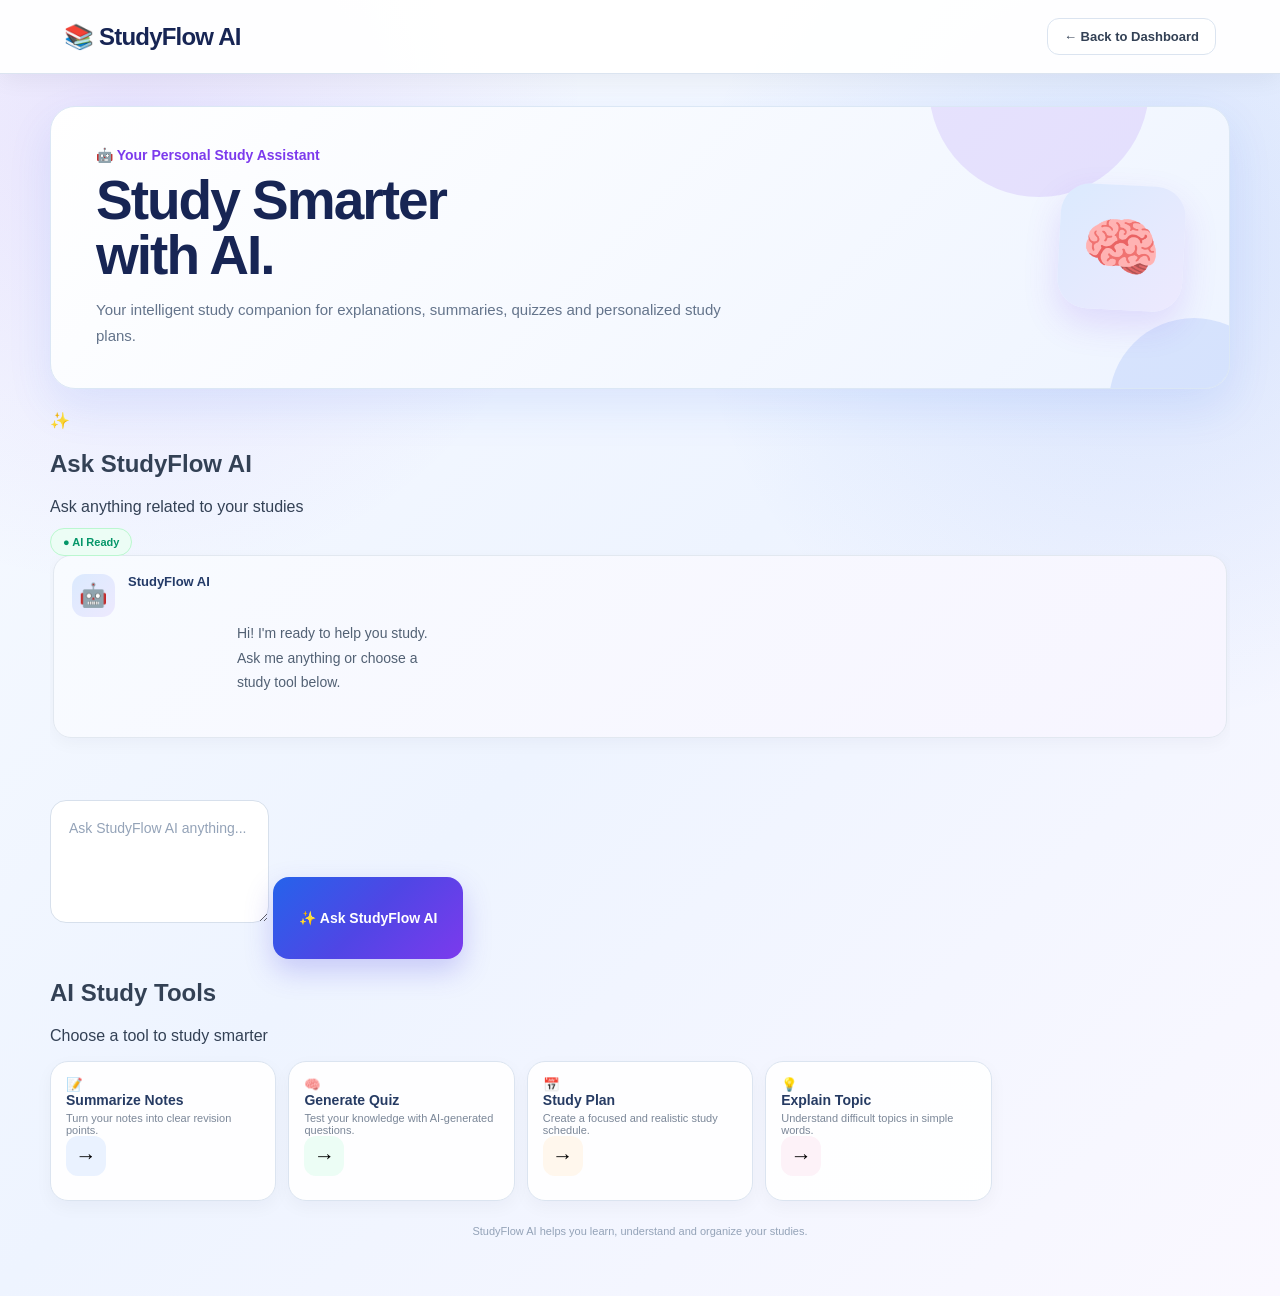
==== commit ba52568c: "Add files via upload" ====
--- a/ai.html
+++ b/ai.html
@@ -9,7 +9,7 @@
 
     <title>StudyFlow AI</title>
 
-    <link rel="stylesheet" href="ai.css?v=10">
+    <link rel="stylesheet" href="ai.css">
 
 </head>
 
--- a/ai.css
+++ b/ai.css
@@ -1,5 +1,5 @@
 /* =========================================================
-   STUDYFLOW AI — PREMIUM AI INTERFACE
+   STUDYFLOW AI — CLEAN PREMIUM UI
    ========================================================= */
 
 * {
@@ -9,259 +9,223 @@
 :root {
     --blue: #2563eb;
     --blue-dark: #1d4ed8;
-    --blue-soft: #eff6ff;
-
     --purple: #7c3aed;
-    --purple-dark: #6d28d9;
-    --purple-soft: #f5f3ff;
-
-    --cyan: #06b6d4;
+    --purple-light: #ede9fe;
+
     --green: #10b981;
     --orange: #f59e0b;
     --pink: #ec4899;
-
-    --heading: #172554;
+    --cyan: #06b6d4;
+
+    --dark: #172554;
     --text: #334155;
     --muted: #64748b;
 
-    --border: #e2e8f0;
+    --border: #dbe4f0;
     --white: #ffffff;
 }
 
 
-/* =========================================================
+/* =========================
    BODY
-   ========================================================= */
+   ========================= */
 
 body {
     margin: 0;
+    min-height: 100vh;
+
     font-family: Arial, Helvetica, sans-serif;
+
     color: var(--text);
-    min-height: 100vh;
 
     background:
         radial-gradient(
             circle at 10% 10%,
-            rgba(124,58,237,0.10),
+            rgba(124, 58, 237, 0.12),
             transparent 28%
         ),
         radial-gradient(
             circle at 90% 20%,
-            rgba(37,99,235,0.10),
+            rgba(37, 99, 235, 0.12),
             transparent 30%
         ),
         linear-gradient(
             135deg,
-            #f8faff 0%,
-            #eef4ff 50%,
-            #f9f7ff 100%
+            #f8fbff,
+            #eef4ff,
+            #faf8ff
         );
 }
 
 
-/* =========================================================
+/* =========================
    NAVBAR
-   ========================================================= */
+   ========================= */
 
 .ai-navbar {
+    width: 100%;
     height: 74px;
+
     padding: 0 5%;
 
     display: flex;
     align-items: center;
     justify-content: space-between;
 
-    background: rgba(255,255,255,0.90);
-
-    backdrop-filter: blur(18px);
-    -webkit-backdrop-filter: blur(18px);
-
-    border-bottom: 1px solid rgba(226,232,240,0.8);
+    background: rgba(255, 255, 255, 0.94);
+
+    border-bottom: 1px solid var(--border);
 
     position: sticky;
     top: 0;
     z-index: 100;
 
-    box-shadow:
-        0 5px 25px rgba(37,99,235,0.06);
-}
-
+    box-shadow: 0 5px 25px rgba(15, 23, 42, 0.06);
+}
 
 .ai-logo {
     font-size: 24px;
     font-weight: 900;
+
+    color: var(--dark);
+
     letter-spacing: -0.8px;
+}
+
+.back-button {
+    text-decoration: none;
+
+    padding: 10px 16px;
+
+    color: var(--text);
+
+    background: #ffffff;
+
+    border: 1px solid var(--border);
+
+    border-radius: 12px;
+
+    font-size: 13px;
+    font-weight: 800;
+
+    transition: 0.2s ease;
+}
+
+.back-button:hover {
+    color: var(--blue);
+
+    border-color: #93c5fd;
+
+    background: #eff6ff;
+
+    transform: translateY(-2px);
+}
+
+
+/* =========================
+   MAIN CONTAINER
+   ========================= */
+
+.ai-container {
+    width: 94%;
+    max-width: 1180px;
+
+    margin: 0 auto;
+
+    padding: 32px 0 55px;
+}
+
+
+/* =========================
+   HERO
+   ========================= */
+
+.ai-hero {
+    position: relative;
+
+    min-height: 230px;
+
+    padding: 40px 45px;
+
+    display: flex;
+    align-items: center;
+    justify-content: space-between;
+
+    overflow: hidden;
 
     background:
         linear-gradient(
             135deg,
-            #173a78,
-            #2563eb,
-            #7c3aed
+            #ffffff,
+            #eef4ff
         );
 
-    -webkit-background-clip: text;
-    background-clip: text;
-    color: transparent;
-}
-
-
-.back-button {
-    text-decoration: none;
-
-    color: #334155;
-
-    background: rgba(255,255,255,0.95);
-
-    border: 1px solid #dbe3ef;
-
-    padding: 10px 17px;
-
-    border-radius: 12px;
-
-    font-size: 13px;
-    font-weight: 800;
-
-    transition: all 0.25s ease;
-
-    box-shadow:
-        0 4px 12px rgba(15,23,42,0.04);
-}
-
-
-.back-button:hover {
-    color: var(--blue);
-
-    border-color: #93c5fd;
-
-    background: #eff6ff;
-
-    transform: translateY(-2px);
-
-    box-shadow:
-        0 8px 20px rgba(37,99,235,0.10);
-}
-
-
-/* =========================================================
-   MAIN
-   ========================================================= */
-
-.ai-container {
-    width: min(1180px, 94%);
-    margin: 0 auto;
-
-    padding: 34px 0 55px;
-}
-
-
-/* =========================================================
-   HERO
-   ========================================================= */
-
-.ai-hero {
-    position: relative;
-
-    min-height: 230px;
-
-    padding: 38px 45px;
-
-    display: flex;
-    align-items: center;
-    justify-content: space-between;
-
-    overflow: hidden;
-
-    border-radius: 26px;
-
-    background:
-        linear-gradient(
-            135deg,
-            rgba(255,255,255,0.96),
-            rgba(241,245,255,0.95)
-        );
-
-    border: 1px solid rgba(255,255,255,0.9);
-
-    box-shadow:
-        0 20px 55px rgba(37,99,235,0.10);
+    border: 1px solid #dbe7f5;
+
+    border-radius: 25px;
 
     margin-bottom: 22px;
-}
-
-
-/* decorative glow */
+
+    box-shadow:
+        0 18px 45px rgba(37, 99, 235, 0.10);
+}
 
 .ai-hero::before {
     content: "";
 
     position: absolute;
 
-    width: 230px;
-    height: 230px;
-
-    right: 120px;
-    top: -120px;
+    width: 220px;
+    height: 220px;
+
+    right: 80px;
+    top: -130px;
 
     border-radius: 50%;
 
-    background:
-        rgba(124,58,237,0.12);
-
-    filter: blur(10px);
-}
-
+    background: rgba(124, 58, 237, 0.12);
+}
 
 .ai-hero::after {
     content: "";
 
     position: absolute;
 
-    width: 180px;
-    height: 180px;
-
-    right: -60px;
-    bottom: -90px;
+    width: 170px;
+    height: 170px;
+
+    right: -50px;
+    bottom: -100px;
 
     border-radius: 50%;
 
-    background:
-        rgba(37,99,235,0.12);
-
-    filter: blur(10px);
-}
-
+    background: rgba(37, 99, 235, 0.12);
+}
 
 .ai-hero > div:first-child {
     position: relative;
     z-index: 2;
 }
 
-
 .ai-welcome {
     margin: 0 0 10px;
 
     color: var(--purple);
 
     font-size: 14px;
-    font-weight: 900;
-
-    letter-spacing: 0.2px;
-}
-
+    font-weight: 800;
+}
 
 .ai-hero h1 {
-    margin: 0 0 13px;
-
-    color: var(--heading);
-
-    font-size: clamp(40px,5vw,58px);
-
+    margin: 0 0 14px;
+
+    color: var(--dark);
+
+    font-size: 55px;
     line-height: 1;
 
-    letter-spacing: -2.5px;
-}
-
+    letter-spacing: -2px;
+}
 
 .ai-hero p:last-child {
     margin: 0;
@@ -271,10 +235,8 @@
     color: var(--muted);
 
     font-size: 15px;
-
     line-height: 1.7;
 }
-
 
 .ai-hero-icon {
     position: relative;
@@ -287,7 +249,7 @@
     align-items: center;
     justify-content: center;
 
-    border-radius: 32px;
+    border-radius: 30px;
 
     background:
         linear-gradient(
@@ -296,198 +258,134 @@
             #ede9fe
         );
 
-    border:
-        1px solid rgba(124,58,237,0.12);
-
-    font-size: 65px;
-
-    box-shadow:
-        0 18px 40px rgba(124,58,237,0.15);
+    font-size: 64px;
+
+    box-shadow:
+        0 15px 35px rgba(124, 58, 237, 0.15);
 
     transform: rotate(3deg);
-
-    transition: 0.3s ease;
-}
-
-
-.ai-hero:hover .ai-hero-icon {
-    transform:
-        rotate(0deg)
-        translateY(-4px);
-
-    box-shadow:
-        0 22px 48px rgba(124,58,237,0.20);
-}
-
-
-/* =========================================================
+}
+
+
+/* =========================
    AI TOOLS
-   ========================================================= */
+   ========================= */
 
 .ai-tools {
     display: grid;
 
-    grid-template-columns:
-        repeat(5, 1fr);
+    grid-template-columns: repeat(5, 1fr);
 
     gap: 12px;
 
     margin-bottom: 22px;
 }
-
 
 .ai-tool {
     position: relative;
 
-    min-height: 105px;
-
-    padding: 16px 15px;
-
-    border:
-        1px solid rgba(219,227,239,0.95);
-
-    border-radius: 18px;
-
-    background:
-        rgba(255,255,255,0.88);
-
-    cursor: pointer;
-
-    text-align: left;
+    min-height: 110px;
+
+    padding: 15px;
 
     display: flex;
     flex-direction: column;
     justify-content: center;
 
+    text-align: left;
+
+    background: rgba(255, 255, 255, 0.95);
+
+    border: 1px solid var(--border);
+
+    border-radius: 18px;
+
+    cursor: pointer;
+
     overflow: hidden;
 
     box-shadow:
-        0 7px 20px rgba(15,23,42,0.04);
-
-    transition:
-        transform 0.25s ease,
-        box-shadow 0.25s ease,
-        border-color 0.25s ease,
-        background 0.25s ease;
-}
-
-
-.ai-tool::before {
-    content: "";
-
-    position: absolute;
-
-    left: 0;
-    top: 0;
-
-    width: 100%;
-    height: 3px;
-
-    background:
-        linear-gradient(
-            90deg,
-            var(--blue),
-            var(--purple)
-        );
-
-    opacity: 0;
+        0 6px 18px rgba(15, 23, 42, 0.04);
 
     transition: 0.25s ease;
 }
-
 
 .ai-tool:hover {
     transform: translateY(-5px);
 
-    border-color:
-        #bfdbfe;
-
-    box-shadow:
-        0 14px 30px rgba(37,99,235,0.11);
-}
-
-
-.ai-tool:hover::before {
-    opacity: 1;
-}
-
+    border-color: #93c5fd;
+
+    box-shadow:
+        0 14px 30px rgba(37, 99, 235, 0.12);
+}
 
 .ai-tool span {
-    display: block;
-
-    width: 38px;
-    height: 38px;
+    width: 40px;
+    height: 40px;
 
     display: flex;
     align-items: center;
     justify-content: center;
 
+    margin-bottom: 9px;
+
     border-radius: 12px;
 
-    background: #f1f5ff;
-
-    font-size: 20px;
-
-    margin-bottom: 9px;
-}
-
+    background: #eff6ff;
+
+    font-size: 21px;
+}
 
 .ai-tool strong {
     display: block;
 
-    color: #253b67;
+    color: #263b63;
 
     font-size: 14px;
-
     font-weight: 900;
 }
-
 
 .ai-tool small {
     display: block;
 
+    margin-top: 4px;
+
     color: #7b8798;
 
-    margin-top: 4px;
-
     font-size: 11px;
 }
 
 
-/* =========================================================
-   DIFFERENT TOOL COLORS
-   ========================================================= */
+/* Different icon backgrounds */
 
 .ai-tool:nth-child(1) span {
     background: #eaf2ff;
 }
 
-
 .ai-tool:nth-child(2) span {
     background: #ecfdf5;
 }
 
-
 .ai-tool:nth-child(3) span {
     background: #fff7ed;
 }
 
-
 .ai-tool:nth-child(4) span {
     background: #fdf2f8;
 }
 
-
 .ai-tool:nth-child(5) span {
     background: #f5f3ff;
 }
 
 
-/* =========================================================
+/* =========================
    ACTIVE TOOL
-   ========================================================= */
+   ========================= */
 
 .ai-tool.active {
+    color: white;
+
     background:
         linear-gradient(
             135deg,
@@ -495,127 +393,61 @@
             #4f46e5
         );
 
-    border-color:
-        transparent;
-
-    transform:
-        translateY(-3px);
-
-    box-shadow:
-        0 15px 32px
-        rgba(37,99,235,0.22);
-}
-
-
-.ai-tool.active::before {
-    opacity: 1;
-
-    background:
-        linear-gradient(
-            90deg,
-            #ffffff,
-            #c4b5fd
-        );
-}
-
-
-.ai-tool.active span {
-    background:
-        rgba(255,255,255,0.18);
-
-    color: white;
-}
-
+    border-color: transparent;
+
+    box-shadow:
+        0 14px 30px rgba(37, 99, 235, 0.25);
+
+    transform: translateY(-3px);
+}
 
 .ai-tool.active strong,
 .ai-tool.active small {
     color: white;
 }
 
-
-/* =========================================================
+.ai-tool.active span {
+    background: rgba(255, 255, 255, 0.18);
+}
+
+
+/* =========================
    AI PANEL
-   ========================================================= */
+   ========================= */
 
 .ai-panel {
     position: relative;
 
-    background:
-        rgba(255,255,255,0.94);
-
-    backdrop-filter: blur(18px);
-    -webkit-backdrop-filter: blur(18px);
-
-    border:
-        1px solid rgba(226,232,240,0.9);
+    padding: 25px;
+
+    background: rgba(255, 255, 255, 0.96);
+
+    border: 1px solid var(--border);
 
     border-radius: 24px;
 
-    padding: 24px;
-
-    box-shadow:
-        0 18px 45px
-        rgba(15,23,42,0.08);
-}
-
-
-/* glowing edge */
-
-.ai-panel::before {
-    content: "";
-
-    position: absolute;
-
-    inset: 0;
-
-    border-radius: 24px;
-
-    padding: 1px;
-
-    background:
-        linear-gradient(
-            135deg,
-            rgba(37,99,235,0.20),
-            transparent 35%,
-            rgba(124,58,237,0.18)
-        );
-
-    -webkit-mask:
-        linear-gradient(#fff 0 0) content-box,
-        linear-gradient(#fff 0 0);
-
-    -webkit-mask-composite: xor;
-
-    mask-composite: exclude;
-
-    pointer-events: none;
-}
-
-
-/* =========================================================
+    box-shadow:
+        0 18px 45px rgba(15, 23, 42, 0.08);
+}
+
+
+/* =========================
    PANEL HEADER
-   ========================================================= */
+   ========================= */
 
 .ai-panel-header {
-    position: relative;
-
     display: flex;
-
     align-items: center;
-
     justify-content: space-between;
 
     gap: 15px;
 
-    padding:
-        3px 3px 18px;
-
-    border-bottom:
-        1px solid #edf1f6;
+    padding-bottom: 18px;
 
     margin-bottom: 15px;
-}
-
+
+    border-bottom: 1px solid #edf1f6;
+}
 
 .ai-panel-header h2 {
     margin: 0 0 5px;
@@ -623,12 +455,8 @@
     color: #243b68;
 
     font-size: 21px;
-
     font-weight: 900;
-
-    letter-spacing: -0.4px;
-}
-
+}
 
 .ai-panel-header p {
     margin: 0;
@@ -638,82 +466,57 @@
     font-size: 13px;
 }
 
-
 .ai-status {
-    display: inline-flex;
-
-    align-items: center;
-
-    gap: 5px;
+    padding: 7px 12px;
 
     color: #059669;
 
-    background:
-        #ecfdf5;
-
-    border:
-        1px solid #bbf7d0;
-
-    padding:
-        7px 12px;
+    background: #ecfdf5;
+
+    border: 1px solid #bbf7d0;
 
     border-radius: 30px;
 
     font-size: 11px;
-
     font-weight: 900;
 
     white-space: nowrap;
-
-    box-shadow:
-        0 3px 10px rgba(16,185,129,0.08);
-}
-
-
-/* =========================================================
-   RESPONSE AREA
-   ========================================================= */
+}
+
+
+/* =========================
+   RESPONSE
+   ========================= */
 
 .ai-response {
     min-height: 250px;
-
     max-height: 460px;
 
+    padding: 5px 3px 18px;
+
     overflow-y: auto;
-
-    padding:
-        5px 3px 18px;
-
-    scroll-behavior: smooth;
-}
-
+}
 
 .ai-response::-webkit-scrollbar {
     width: 7px;
 }
 
-
 .ai-response::-webkit-scrollbar-track {
     background: #f1f5f9;
 
     border-radius: 20px;
 }
 
-
 .ai-response::-webkit-scrollbar-thumb {
-    background:
-        linear-gradient(
-            #93c5fd,
-            #a78bfa
-        );
+    background: #a5b4fc;
 
     border-radius: 20px;
 }
 
 
-/* =========================================================
+/* =========================
    AI MESSAGE
-   ========================================================= */
+   ========================= */
 
 .ai-message {
     width: 100%;
@@ -731,15 +534,13 @@
             #f7f5ff
         );
 
-    border:
-        1px solid #e2e8f0;
+    border: 1px solid #e2e8f0;
 
     border-radius: 18px;
 
     box-shadow:
-        0 5px 18px rgba(15,23,42,0.04);
-}
-
+        0 5px 18px rgba(15, 23, 42, 0.04);
+}
 
 .message-icon {
     width: 43px;
@@ -748,7 +549,6 @@
     min-width: 43px;
 
     display: flex;
-
     align-items: center;
     justify-content: center;
 
@@ -762,11 +562,7 @@
         );
 
     font-size: 23px;
-
-    box-shadow:
-        0 5px 15px rgba(37,99,235,0.10);
-}
-
+}
 
 .ai-message strong {
     display: block;
@@ -774,10 +570,8 @@
     color: #243b68;
 
     font-size: 13px;
-
     font-weight: 900;
 }
-
 
 .ai-message p {
     margin: 8px 0 0;
@@ -785,51 +579,42 @@
     color: #526174;
 
     font-size: 14px;
-
     line-height: 1.75;
 
     white-space: pre-wrap;
 }
 
 
-/* =========================================================
+/* =========================
    INPUT AREA
-   ========================================================= */
+   ========================= */
 
 .ai-input-area {
     display: flex;
 
+    gap: 12px;
+
     align-items: stretch;
-
-    gap: 12px;
-
-    padding-top: 3px;
-}
-
-
-/* =========================================================
-   TEXTAREA
-   ========================================================= */
+}
 
 #aiInput {
     flex: 1;
 
     min-height: 82px;
 
+    padding: 16px 18px;
+
     resize: vertical;
 
-    padding:
-        16px 18px;
-
-    border:
-        1px solid #d7e0ec;
+    color: #334155;
+
+    background: #ffffff;
+
+    border: 1px solid #d7e0ec;
 
     border-radius: 16px;
 
-    background:
-        #ffffff;
-
-    color: #334155;
+    outline: none;
 
     font-family: inherit;
 
@@ -837,48 +622,31 @@
 
     line-height: 1.6;
 
-    outline: none;
-
-    transition:
-        border-color 0.25s ease,
-        box-shadow 0.25s ease,
-        background 0.25s ease;
-}
-
+    transition: 0.2s ease;
+}
 
 #aiInput::placeholder {
     color: #94a3b8;
 }
 
-
 #aiInput:hover {
     border-color: #bfdbfe;
 }
 
-
 #aiInput:focus {
-    border-color:
-        #6366f1;
-
-    background: #ffffff;
-
-    box-shadow:
-        0 0 0 4px
-        rgba(99,102,241,0.10),
-        0 8px 25px
-        rgba(37,99,235,0.06);
-}
-
-
-/* =========================================================
-   ASK STUDYFLOW AI BUTTON
-   ========================================================= */
+    border-color: #6366f1;
+
+    box-shadow:
+        0 0 0 4px rgba(99, 102, 241, 0.10);
+}
+
+
+/* =========================
+   ASK AI BUTTON
+   ========================= */
 
 #aiSendButton {
-    position: relative;
-
     min-width: 190px;
-
     min-height: 82px;
 
     padding: 0 25px;
@@ -886,84 +654,38 @@
     border: none;
 
     border-radius: 16px;
+
+    color: white;
 
     background:
         linear-gradient(
             135deg,
-            #2563eb 0%,
-            #4f46e5 55%,
-            #7c3aed 100%
+            #2563eb,
+            #4f46e5,
+            #7c3aed
         );
 
-    color: white;
-
     font-size: 14px;
-
     font-weight: 900;
 
-    letter-spacing: 0.2px;
-
     cursor: pointer;
 
-    overflow: hidden;
-
-    box-shadow:
-        0 12px 28px
-        rgba(79,70,229,0.25);
-
-    transition:
-        transform 0.25s ease,
-        box-shadow 0.25s ease;
-}
-
-
-/* shine */
-
-#aiSendButton::before {
-    content: "";
-
-    position: absolute;
-
-    top: 0;
-    left: -120%;
-
-    width: 80%;
-    height: 100%;
-
-    background:
-        linear-gradient(
-            90deg,
-            transparent,
-            rgba(255,255,255,0.25),
-            transparent
-        );
-
-    transform: skewX(-20deg);
-
-    transition: 0.6s ease;
-}
-
-
-#aiSendButton:hover::before {
-    left: 140%;
-}
-
+    box-shadow:
+        0 12px 28px rgba(79, 70, 229, 0.25);
+
+    transition: 0.25s ease;
+}
 
 #aiSendButton:hover {
-    transform:
-        translateY(-3px);
-
-    box-shadow:
-        0 17px 35px
-        rgba(79,70,229,0.34);
-}
-
+    transform: translateY(-3px);
+
+    box-shadow:
+        0 17px 35px rgba(79, 70, 229, 0.34);
+}
 
 #aiSendButton:active {
-    transform:
-        translateY(0);
-}
-
+    transform: translateY(0);
+}
 
 #aiSendButton:disabled {
     opacity: 0.65;
@@ -971,18 +693,15 @@
     cursor: not-allowed;
 
     transform: none;
-
-    box-shadow: none;
-}
-
-
-/* =========================================================
-   NOTE
-   ========================================================= */
+}
+
+
+/* =========================
+   FOOTER NOTE
+   ========================= */
 
 .ai-note {
-    margin:
-        17px 0 0;
+    margin: 17px 0 0;
 
     text-align: center;
 
@@ -994,96 +713,82 @@
 }
 
 
-/* =========================================================
+/* =========================
+   TABLET
+   ========================= */
+
+@media (max-width: 1000px) {
+
+    .ai-tools {
+        grid-template-columns: repeat(3, 1fr);
+    }
+
+}
+
+
+/* =========================
    MOBILE
-   ========================================================= */
-
-@media (max-width: 1000px) {
-
-    .ai-tools {
-        grid-template-columns:
-            repeat(3, 1fr);
-    }
-
-}
-
+   ========================= */
 
 @media (max-width: 720px) {
 
     .ai-navbar {
         height: 65px;
 
-        padding:
-            0 15px;
-    }
-
+        padding: 0 15px;
+    }
 
     .ai-logo {
         font-size: 19px;
     }
 
-
     .back-button {
-        padding:
-            8px 11px;
+        padding: 8px 11px;
 
         font-size: 11px;
     }
-
 
     .ai-container {
         width: 94%;
 
-        padding:
-            20px 0 35px;
-    }
-
+        padding: 20px 0 35px;
+    }
 
     .ai-hero {
-        padding:
-            28px 23px;
-
-        min-height: 230px;
+        padding: 28px 23px;
+
+        min-height: 220px;
 
         border-radius: 21px;
     }
-
 
     .ai-hero h1 {
         font-size: 37px;
 
-        letter-spacing: -1.8px;
-    }
-
+        letter-spacing: -1.5px;
+    }
 
     .ai-hero p:last-child {
         font-size: 13px;
     }
 
-
     .ai-hero-icon {
         display: none;
     }
 
-
     .ai-tools {
-        grid-template-columns:
-            repeat(2, 1fr);
+        grid-template-columns: repeat(2, 1fr);
 
         gap: 9px;
     }
-
 
     .ai-tool {
         min-height: 100px;
     }
 
-
     .ai-tool:last-child {
-        grid-column:
-            span 2;
-    }
-
+        grid-column: span 2;
+    }
 
     .ai-panel {
         padding: 17px;
@@ -1091,41 +796,31 @@
         border-radius: 20px;
     }
 
-
     .ai-panel-header {
-        align-items:
-            flex-start;
-
-        flex-direction:
-            column;
-    }
-
-
-    .ai-status {
-        align-self:
-            flex-start;
-    }
-
+        align-items: flex-start;
+
+        flex-direction: column;
+    }
 
     .ai-input-area {
-        flex-direction:
-            column;
-    }
-
+        flex-direction: column;
+    }
 
     #aiInput {
         min-height: 105px;
     }
 
-
     #aiSendButton {
         width: 100%;
 
         min-height: 56px;
     }
-
-}
-
+}
+
+
+/* =========================
+   SMALL MOBILE
+   ========================= */
 
 @media (max-width: 430px) {
 
@@ -1133,26 +828,19 @@
         font-size: 31px;
     }
 
-
     .ai-tools {
-        grid-template-columns:
-            1fr;
-    }
-
+        grid-template-columns: 1fr;
+    }
 
     .ai-tool:last-child {
-        grid-column:
-            auto;
-    }
-
+        grid-column: auto;
+    }
 
     .ai-tool {
         min-height: 82px;
     }
 
-
     .ai-panel-header h2 {
         font-size: 18px;
     }
-
 }
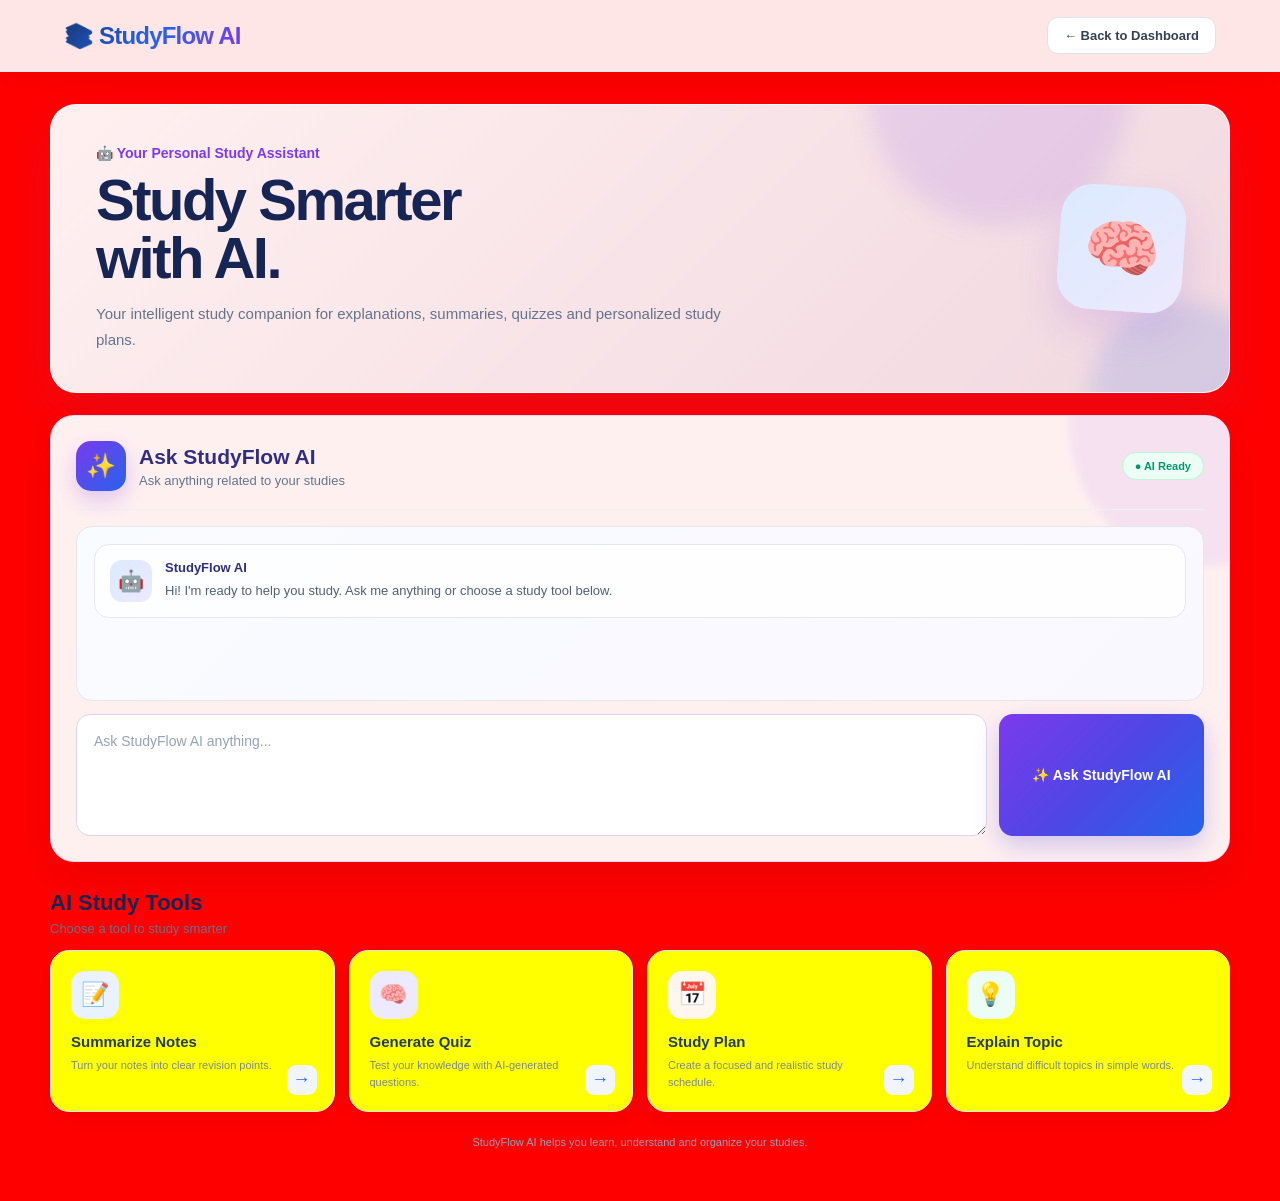
==== commit f8154b42: "Add files via upload" ====
--- a/ai.html
+++ b/ai.html
@@ -2,7 +2,15 @@
 <html lang="en">
 
 <head>
-
+<style>
+body {
+    background: red !important;
+}
+
+.ai-tool {
+    background: yellow !important;
+}
+</style>
     <meta charset="UTF-8">
 
     <meta name="viewport" content="width=device-width, initial-scale=1.0">
--- a/ai.css
+++ b/ai.css
@@ -1,6 +1,7 @@
 /* =========================================================
-   STUDYFLOW AI — CLEAN PREMIUM UI
-   ========================================================= */
+   STUDYFLOW AI — COMPLETE AI PAGE
+   Matches the HTML you just sent
+========================================================= */
 
 * {
     box-sizing: border-box;
@@ -10,31 +11,26 @@
     --blue: #2563eb;
     --blue-dark: #1d4ed8;
     --purple: #7c3aed;
-    --purple-light: #ede9fe;
-
-    --green: #10b981;
-    --orange: #f59e0b;
-    --pink: #ec4899;
-    --cyan: #06b6d4;
-
-    --dark: #172554;
-    --text: #334155;
+    --purple-dark: #6d28d9;
+    --text: #172554;
     --muted: #64748b;
-
-    --border: #dbe4f0;
+    --border: #e2e8f0;
     --white: #ffffff;
 }
 
-
-/* =========================
-   BODY
-   ========================= */
+html {
+    scroll-behavior: smooth;
+}
 
 body {
     margin: 0;
     min-height: 100vh;
 
-    font-family: Arial, Helvetica, sans-serif;
+    font-family:
+        Inter,
+        Arial,
+        Helvetica,
+        sans-serif;
 
     color: var(--text);
 
@@ -45,26 +41,25 @@
             transparent 28%
         ),
         radial-gradient(
-            circle at 90% 20%,
+            circle at 90% 15%,
             rgba(37, 99, 235, 0.12),
             transparent 30%
         ),
         linear-gradient(
             135deg,
-            #f8fbff,
+            #f8faff,
             #eef4ff,
             #faf8ff
         );
 }
 
 
-/* =========================
+/* =========================================================
    NAVBAR
-   ========================= */
+========================================================= */
 
 .ai-navbar {
-    width: 100%;
-    height: 74px;
+    height: 72px;
 
     padding: 0 5%;
 
@@ -72,78 +67,92 @@
     align-items: center;
     justify-content: space-between;
 
-    background: rgba(255, 255, 255, 0.94);
-
-    border-bottom: 1px solid var(--border);
-
     position: sticky;
     top: 0;
     z-index: 100;
 
-    box-shadow: 0 5px 25px rgba(15, 23, 42, 0.06);
+    background: rgba(255, 255, 255, 0.90);
+
+    backdrop-filter: blur(18px);
+    -webkit-backdrop-filter: blur(18px);
+
+    border-bottom: 1px solid rgba(226, 232, 240, 0.8);
+
+    box-shadow:
+        0 5px 25px rgba(15, 23, 42, 0.07);
 }
 
 .ai-logo {
     font-size: 24px;
     font-weight: 900;
-
-    color: var(--dark);
-
     letter-spacing: -0.8px;
+
+    background:
+        linear-gradient(
+            135deg,
+            #173a78,
+            #2563eb,
+            #7c3aed
+        );
+
+    -webkit-background-clip: text;
+    background-clip: text;
+    color: transparent;
 }
 
 .back-button {
+    display: inline-flex;
+    align-items: center;
+
+    padding: 10px 16px;
+
     text-decoration: none;
 
-    padding: 10px 16px;
-
-    color: var(--text);
+    color: #334155;
 
     background: #ffffff;
 
-    border: 1px solid var(--border);
-
-    border-radius: 12px;
+    border: 1px solid #dbe3ef;
+
+    border-radius: 11px;
 
     font-size: 13px;
     font-weight: 800;
 
-    transition: 0.2s ease;
+    transition: 0.25s ease;
 }
 
 .back-button:hover {
-    color: var(--blue);
-
+    color: #2563eb;
     border-color: #93c5fd;
-
     background: #eff6ff;
-
     transform: translateY(-2px);
-}
-
-
-/* =========================
-   MAIN CONTAINER
-   ========================= */
+
+    box-shadow:
+        0 8px 20px rgba(37, 99, 235, 0.10);
+}
+
+
+/* =========================================================
+   MAIN
+========================================================= */
 
 .ai-container {
-    width: 94%;
-    max-width: 1180px;
-
+    width: min(1180px, 94%);
     margin: 0 auto;
 
-    padding: 32px 0 55px;
-}
-
-
-/* =========================
+    padding: 32px 0 50px;
+}
+
+
+/* =========================================================
    HERO
-   ========================= */
+========================================================= */
 
 .ai-hero {
     position: relative;
 
-    min-height: 230px;
+    min-height: 245px;
 
     padding: 40px 45px;
 
@@ -153,21 +162,21 @@
 
     overflow: hidden;
 
+    border-radius: 26px;
+
     background:
         linear-gradient(
             135deg,
-            #ffffff,
-            #eef4ff
+            rgba(255, 255, 255, 0.94),
+            rgba(239, 246, 255, 0.88)
         );
 
-    border: 1px solid #dbe7f5;
-
-    border-radius: 25px;
+    border: 1px solid rgba(255, 255, 255, 0.9);
+
+    box-shadow:
+        0 20px 55px rgba(37, 99, 235, 0.10);
 
     margin-bottom: 22px;
-
-    box-shadow:
-        0 18px 45px rgba(37, 99, 235, 0.10);
 }
 
 .ai-hero::before {
@@ -175,15 +184,18 @@
 
     position: absolute;
 
-    width: 220px;
-    height: 220px;
-
-    right: 80px;
-    top: -130px;
+    width: 260px;
+    height: 260px;
+
+    right: 100px;
+    top: -140px;
 
     border-radius: 50%;
 
-    background: rgba(124, 58, 237, 0.12);
+    background:
+        rgba(124, 58, 237, 0.12);
+
+    filter: blur(12px);
 }
 
 .ai-hero::after {
@@ -191,18 +203,21 @@
 
     position: absolute;
 
-    width: 170px;
-    height: 170px;
+    width: 190px;
+    height: 190px;
 
     right: -50px;
     bottom: -100px;
 
     border-radius: 50%;
 
-    background: rgba(37, 99, 235, 0.12);
-}
-
-.ai-hero > div:first-child {
+    background:
+        rgba(37, 99, 235, 0.13);
+
+    filter: blur(10px);
+}
+
+.ai-hero-content {
     position: relative;
     z-index: 2;
 }
@@ -210,24 +225,25 @@
 .ai-welcome {
     margin: 0 0 10px;
 
-    color: var(--purple);
+    color: #7c3aed;
 
     font-size: 14px;
-    font-weight: 800;
+    font-weight: 900;
 }
 
 .ai-hero h1 {
     margin: 0 0 14px;
 
-    color: var(--dark);
-
-    font-size: 55px;
+    color: #172554;
+
+    font-size: clamp(40px, 5vw, 58px);
+
     line-height: 1;
 
-    letter-spacing: -2px;
-}
-
-.ai-hero p:last-child {
+    letter-spacing: -2.5px;
+}
+
+.ai-hero-content > p:last-child {
     margin: 0;
 
     max-width: 650px;
@@ -235,6 +251,7 @@
     color: var(--muted);
 
     font-size: 15px;
+
     line-height: 1.7;
 }
 
@@ -249,7 +266,9 @@
     align-items: center;
     justify-content: center;
 
-    border-radius: 30px;
+    flex-shrink: 0;
+
+    border-radius: 32px;
 
     background:
         linear-gradient(
@@ -258,207 +277,125 @@
             #ede9fe
         );
 
-    font-size: 64px;
+    font-size: 62px;
 
     box-shadow:
-        0 15px 35px rgba(124, 58, 237, 0.15);
-
-    transform: rotate(3deg);
-}
-
-
-/* =========================
-   AI TOOLS
-   ========================= */
-
-.ai-tools {
-    display: grid;
-
-    grid-template-columns: repeat(5, 1fr);
-
-    gap: 12px;
-
-    margin-bottom: 22px;
-}
-
-.ai-tool {
+        0 18px 40px rgba(124, 58, 237, 0.15);
+
+    transform: rotate(4deg);
+
+    transition: 0.3s ease;
+}
+
+.ai-hero:hover .ai-hero-icon {
+    transform: rotate(0deg) translateY(-4px);
+}
+
+
+/* =========================================================
+   ASK AI CARD
+========================================================= */
+
+.ask-ai-card {
     position: relative;
 
-    min-height: 110px;
-
-    padding: 15px;
+    overflow: hidden;
+
+    padding: 25px;
+
+    margin-bottom: 28px;
+
+    border-radius: 24px;
+
+    background:
+        rgba(255, 255, 255, 0.94);
+
+    border: 1px solid rgba(124, 58, 237, 0.15);
+
+    box-shadow:
+        0 18px 45px rgba(15, 23, 42, 0.08);
+}
+
+.ask-ai-card::before {
+    content: "";
+
+    position: absolute;
+
+    width: 280px;
+    height: 280px;
+
+    right: -120px;
+    top: -130px;
+
+    border-radius: 50%;
+
+    background:
+        rgba(124, 58, 237, 0.08);
+
+    filter: blur(5px);
+
+    pointer-events: none;
+}
+
+
+/* =========================================================
+   ASK AI HEADER
+========================================================= */
+
+.ask-ai-top {
+    position: relative;
+    z-index: 2;
 
     display: flex;
-    flex-direction: column;
-    justify-content: center;
-
-    text-align: left;
-
-    background: rgba(255, 255, 255, 0.95);
-
-    border: 1px solid var(--border);
-
-    border-radius: 18px;
-
-    cursor: pointer;
-
-    overflow: hidden;
-
-    box-shadow:
-        0 6px 18px rgba(15, 23, 42, 0.04);
-
-    transition: 0.25s ease;
-}
-
-.ai-tool:hover {
-    transform: translateY(-5px);
-
-    border-color: #93c5fd;
-
-    box-shadow:
-        0 14px 30px rgba(37, 99, 235, 0.12);
-}
-
-.ai-tool span {
-    width: 40px;
-    height: 40px;
+    align-items: center;
+
+    gap: 13px;
+
+    padding-bottom: 18px;
+
+    margin-bottom: 16px;
+
+    border-bottom:
+        1px solid #edf1f6;
+}
+
+.ask-ai-icon {
+    width: 50px;
+    height: 50px;
+
+    flex-shrink: 0;
 
     display: flex;
     align-items: center;
     justify-content: center;
 
-    margin-bottom: 9px;
-
-    border-radius: 12px;
-
-    background: #eff6ff;
-
-    font-size: 21px;
-}
-
-.ai-tool strong {
-    display: block;
-
-    color: #263b63;
-
-    font-size: 14px;
-    font-weight: 900;
-}
-
-.ai-tool small {
-    display: block;
-
-    margin-top: 4px;
-
-    color: #7b8798;
-
-    font-size: 11px;
-}
-
-
-/* Different icon backgrounds */
-
-.ai-tool:nth-child(1) span {
-    background: #eaf2ff;
-}
-
-.ai-tool:nth-child(2) span {
-    background: #ecfdf5;
-}
-
-.ai-tool:nth-child(3) span {
-    background: #fff7ed;
-}
-
-.ai-tool:nth-child(4) span {
-    background: #fdf2f8;
-}
-
-.ai-tool:nth-child(5) span {
-    background: #f5f3ff;
-}
-
-
-/* =========================
-   ACTIVE TOOL
-   ========================= */
-
-.ai-tool.active {
-    color: white;
+    border-radius: 15px;
 
     background:
         linear-gradient(
             135deg,
-            #2563eb,
-            #4f46e5
+            #7c3aed,
+            #2563eb
         );
 
-    border-color: transparent;
+    color: white;
+
+    font-size: 24px;
 
     box-shadow:
-        0 14px 30px rgba(37, 99, 235, 0.25);
-
-    transform: translateY(-3px);
-}
-
-.ai-tool.active strong,
-.ai-tool.active small {
-    color: white;
-}
-
-.ai-tool.active span {
-    background: rgba(255, 255, 255, 0.18);
-}
-
-
-/* =========================
-   AI PANEL
-   ========================= */
-
-.ai-panel {
-    position: relative;
-
-    padding: 25px;
-
-    background: rgba(255, 255, 255, 0.96);
-
-    border: 1px solid var(--border);
-
-    border-radius: 24px;
-
-    box-shadow:
-        0 18px 45px rgba(15, 23, 42, 0.08);
-}
-
-
-/* =========================
-   PANEL HEADER
-   ========================= */
-
-.ai-panel-header {
-    display: flex;
-    align-items: center;
-    justify-content: space-between;
-
-    gap: 15px;
-
-    padding-bottom: 18px;
-
-    margin-bottom: 15px;
-
-    border-bottom: 1px solid #edf1f6;
-}
-
-.ai-panel-header h2 {
-    margin: 0 0 5px;
-
-    color: #243b68;
+        0 9px 22px rgba(124, 58, 237, 0.24);
+}
+
+.ask-ai-top h2 {
+    margin: 0 0 4px;
+
+    color: #312e81;
 
     font-size: 21px;
     font-weight: 900;
 }
 
-.ai-panel-header p {
+.ask-ai-top p {
     margin: 0;
 
     color: var(--muted);
@@ -467,15 +404,17 @@
 }
 
 .ai-status {
+    margin-left: auto;
+
     padding: 7px 12px;
 
+    border-radius: 30px;
+
+    background: #ecfdf5;
+
+    border: 1px solid #bbf7d0;
+
     color: #059669;
-
-    background: #ecfdf5;
-
-    border: 1px solid #bbf7d0;
-
-    border-radius: 30px;
 
     font-size: 11px;
     font-weight: 900;
@@ -484,75 +423,81 @@
 }
 
 
-/* =========================
-   RESPONSE
-   ========================= */
+/* =========================================================
+   AI RESPONSE
+========================================================= */
 
 .ai-response {
-    min-height: 250px;
-    max-height: 460px;
-
-    padding: 5px 3px 18px;
+    position: relative;
+    z-index: 2;
+
+    min-height: 175px;
+    max-height: 430px;
 
     overflow-y: auto;
-}
-
-.ai-response::-webkit-scrollbar {
-    width: 7px;
-}
-
-.ai-response::-webkit-scrollbar-track {
-    background: #f1f5f9;
-
-    border-radius: 20px;
-}
-
-.ai-response::-webkit-scrollbar-thumb {
-    background: #a5b4fc;
-
-    border-radius: 20px;
-}
-
-
-/* =========================
-   AI MESSAGE
-   ========================= */
-
-.ai-message {
-    width: 100%;
-
-    display: flex;
-
-    gap: 13px;
-
-    padding: 18px;
+
+    padding: 17px;
+
+    margin-bottom: 13px;
+
+    border-radius: 16px;
+
+    border: 1px solid #e5e7eb;
 
     background:
         linear-gradient(
             135deg,
             #f8fbff,
-            #f7f5ff
+            #faf8ff
         );
 
-    border: 1px solid #e2e8f0;
-
-    border-radius: 18px;
-
-    box-shadow:
-        0 5px 18px rgba(15, 23, 42, 0.04);
+    scroll-behavior: smooth;
+}
+
+.ai-response::-webkit-scrollbar {
+    width: 7px;
+}
+
+.ai-response::-webkit-scrollbar-thumb {
+    border-radius: 20px;
+
+    background:
+        linear-gradient(
+            #93c5fd,
+            #a78bfa
+        );
+}
+
+
+/* =========================================================
+   AI INITIAL MESSAGE
+========================================================= */
+
+.ai-message {
+    display: flex;
+
+    gap: 13px;
+
+    padding: 15px;
+
+    border-radius: 15px;
+
+    background: rgba(255, 255, 255, 0.80);
+
+    border: 1px solid #e5e7eb;
 }
 
 .message-icon {
-    width: 43px;
-    height: 43px;
-
-    min-width: 43px;
+    width: 42px;
+    height: 42px;
+
+    min-width: 42px;
 
     display: flex;
     align-items: center;
     justify-content: center;
 
-    border-radius: 13px;
+    border-radius: 12px;
 
     background:
         linear-gradient(
@@ -561,147 +506,384 @@
             #ede9fe
         );
 
-    font-size: 23px;
+    font-size: 21px;
 }
 
 .ai-message strong {
     display: block;
 
-    color: #243b68;
+    margin-bottom: 5px;
+
+    color: #312e81;
 
     font-size: 13px;
     font-weight: 900;
 }
 
 .ai-message p {
-    margin: 8px 0 0;
+    margin: 0;
 
     color: #526174;
 
+    font-size: 13px;
+
+    line-height: 1.7;
+}
+
+
+/* =========================================================
+   ASK INPUT
+========================================================= */
+
+.ask-ai-input {
+    position: relative;
+    z-index: 2;
+
+    display: grid;
+
+    grid-template-columns: 1fr 205px;
+
+    gap: 12px;
+
+    align-items: stretch;
+}
+
+#aiInput {
+    width: 100%;
+
+    min-height: 82px;
+
+    resize: vertical;
+
+    padding: 15px 17px;
+
+    border:
+        1px solid #d9d5ef;
+
+    border-radius: 14px;
+
+    background: #ffffff;
+
+    color: #1e293b;
+
+    font-family: inherit;
+
     font-size: 14px;
-    line-height: 1.75;
-
-    white-space: pre-wrap;
-}
-
-
-/* =========================
-   INPUT AREA
-   ========================= */
-
-.ai-input-area {
-    display: flex;
-
-    gap: 12px;
-
-    align-items: stretch;
-}
-
-#aiInput {
-    flex: 1;
-
-    min-height: 82px;
-
-    padding: 16px 18px;
-
-    resize: vertical;
-
-    color: #334155;
-
-    background: #ffffff;
-
-    border: 1px solid #d7e0ec;
-
-    border-radius: 16px;
+
+    line-height: 1.6;
 
     outline: none;
 
-    font-family: inherit;
-
-    font-size: 14px;
-
-    line-height: 1.6;
-
-    transition: 0.2s ease;
+    transition: 0.25s ease;
 }
 
 #aiInput::placeholder {
     color: #94a3b8;
 }
 
-#aiInput:hover {
-    border-color: #bfdbfe;
-}
-
 #aiInput:focus {
-    border-color: #6366f1;
+    border-color: #8b5cf6;
 
     box-shadow:
-        0 0 0 4px rgba(99, 102, 241, 0.10);
-}
-
-
-/* =========================
-   ASK AI BUTTON
-   ========================= */
+        0 0 0 4px rgba(124, 58, 237, 0.09);
+}
+
+
+/* =========================================================
+   ASK BUTTON
+========================================================= */
 
 #aiSendButton {
-    min-width: 190px;
     min-height: 82px;
 
-    padding: 0 25px;
+    padding: 0 20px;
 
     border: none;
 
-    border-radius: 16px;
-
-    color: white;
+    border-radius: 14px;
 
     background:
         linear-gradient(
             135deg,
+            #7c3aed,
+            #4f46e5,
+            #2563eb
+        );
+
+    color: white;
+
+    font-size: 14px;
+    font-weight: 900;
+
+    cursor: pointer;
+
+    box-shadow:
+        0 10px 25px rgba(79, 70, 229, 0.25);
+
+    transition:
+        transform 0.25s ease,
+        box-shadow 0.25s ease;
+}
+
+#aiSendButton:hover {
+    transform: translateY(-3px);
+
+    box-shadow:
+        0 16px 32px rgba(79, 70, 229, 0.34);
+}
+
+#aiSendButton:active {
+    transform: translateY(0);
+}
+
+#aiSendButton:disabled {
+    opacity: 0.6;
+
+    cursor: not-allowed;
+
+    transform: none;
+}
+
+
+/* =========================================================
+   AI TOOLS HEADING
+========================================================= */
+
+.tools-heading {
+    margin-bottom: 14px;
+}
+
+.tools-heading h2 {
+    margin: 0 0 5px;
+
+    color: #172554;
+
+    font-size: 22px;
+
+    font-weight: 900;
+}
+
+.tools-heading p {
+    margin: 0;
+
+    color: var(--muted);
+
+    font-size: 13px;
+}
+
+
+/* =========================================================
+   AI TOOLS
+========================================================= */
+
+.ai-tools {
+    display: grid;
+
+    grid-template-columns:
+        repeat(4, 1fr);
+
+    gap: 14px;
+
+    margin-bottom: 22px;
+}
+
+
+/* =========================================================
+   TOOL BUTTON — THIS IS THE IMPORTANT PART
+========================================================= */
+
+.ai-tool {
+    position: relative;
+
+    width: 100%;
+    min-height: 155px;
+
+    padding: 20px;
+
+    display: flex;
+    flex-direction: column;
+
+    align-items: flex-start;
+    justify-content: flex-start;
+
+    text-align: left;
+
+    overflow: hidden;
+
+    border:
+        1px solid #e1e7f0;
+
+    border-radius: 19px;
+
+    background:
+        rgba(255, 255, 255, 0.92);
+
+    cursor: pointer;
+
+    box-shadow:
+        0 8px 24px rgba(15, 23, 42, 0.06);
+
+    transition:
+        transform 0.25s ease,
+        box-shadow 0.25s ease,
+        border-color 0.25s ease;
+}
+
+.ai-tool::before {
+    content: "";
+
+    position: absolute;
+
+    left: 0;
+    top: 0;
+
+    width: 100%;
+    height: 4px;
+
+    background:
+        linear-gradient(
+            90deg,
             #2563eb,
-            #4f46e5,
             #7c3aed
         );
 
-    font-size: 14px;
+    transform: scaleX(0);
+
+    transform-origin: left;
+
+    transition: 0.3s ease;
+}
+
+.ai-tool:hover {
+    transform: translateY(-6px);
+
+    border-color: #c4b5fd;
+
+    box-shadow:
+        0 18px 35px rgba(79, 70, 229, 0.14);
+}
+
+.ai-tool:hover::before {
+    transform: scaleX(1);
+}
+
+
+/* =========================================================
+   TOOL ICON
+========================================================= */
+
+.tool-icon {
+    width: 48px;
+    height: 48px;
+
+    display: flex;
+    align-items: center;
+    justify-content: center;
+
+    margin-bottom: 14px;
+
+    border-radius: 14px;
+
+    font-size: 23px;
+}
+
+.summary-icon {
+    background: #eaf2ff;
+}
+
+.quiz-icon {
+    background: #ede9fe;
+}
+
+.plan-icon {
+    background: #fff7ed;
+}
+
+.explain-icon {
+    background: #ecfdf5;
+}
+
+
+/* =========================================================
+   TOOL TEXT
+========================================================= */
+
+.tool-content {
+    padding-right: 20px;
+}
+
+.tool-content strong {
+    display: block;
+
+    margin-bottom: 7px;
+
+    color: #253b67;
+
+    font-size: 15px;
+
     font-weight: 900;
-
-    cursor: pointer;
-
-    box-shadow:
-        0 12px 28px rgba(79, 70, 229, 0.25);
+}
+
+.tool-content small {
+    display: block;
+
+    color: #7b8798;
+
+    font-size: 11px;
+
+    line-height: 1.55;
+}
+
+
+/* =========================================================
+   TOOL ARROW
+========================================================= */
+
+.tool-arrow {
+    position: absolute;
+
+    right: 17px;
+    bottom: 16px;
+
+    width: 30px;
+    height: 30px;
+
+    display: flex;
+    align-items: center;
+    justify-content: center;
+
+    border-radius: 9px;
+
+    background: #f1f5ff;
+
+    color: #2563eb;
+
+    font-size: 18px;
+    font-weight: 900;
 
     transition: 0.25s ease;
 }
 
-#aiSendButton:hover {
-    transform: translateY(-3px);
-
-    box-shadow:
-        0 17px 35px rgba(79, 70, 229, 0.34);
-}
-
-#aiSendButton:active {
-    transform: translateY(0);
-}
-
-#aiSendButton:disabled {
-    opacity: 0.65;
-
-    cursor: not-allowed;
-
-    transform: none;
-}
-
-
-/* =========================
+.ai-tool:hover .tool-arrow {
+    color: white;
+
+    background:
+        linear-gradient(
+            135deg,
+            #7c3aed,
+            #2563eb
+        );
+
+    transform: translateX(3px);
+}
+
+
+/* =========================================================
    FOOTER NOTE
-   ========================= */
+========================================================= */
 
 .ai-note {
-    margin: 17px 0 0;
+    margin: 20px 0 0;
 
     text-align: center;
 
@@ -713,27 +895,24 @@
 }
 
 
-/* =========================
-   TABLET
-   ========================= */
-
-@media (max-width: 1000px) {
+/* =========================================================
+   MOBILE
+========================================================= */
+
+@media (max-width: 950px) {
 
     .ai-tools {
-        grid-template-columns: repeat(3, 1fr);
-    }
-
-}
-
-
-/* =========================
-   MOBILE
-   ========================= */
-
-@media (max-width: 720px) {
+        grid-template-columns:
+            repeat(2, 1fr);
+    }
+
+}
+
+
+@media (max-width: 700px) {
 
     .ai-navbar {
-        height: 65px;
+        height: 64px;
 
         padding: 0 15px;
     }
@@ -755,20 +934,20 @@
     }
 
     .ai-hero {
+        min-height: 235px;
+
         padding: 28px 23px;
 
-        min-height: 220px;
-
-        border-radius: 21px;
+        border-radius: 20px;
     }
 
     .ai-hero h1 {
-        font-size: 37px;
-
-        letter-spacing: -1.5px;
-    }
-
-    .ai-hero p:last-child {
+        font-size: 36px;
+
+        letter-spacing: -1.7px;
+    }
+
+    .ai-hero-content > p:last-child {
         font-size: 13px;
     }
 
@@ -776,71 +955,79 @@
         display: none;
     }
 
+    .ask-ai-card {
+        padding: 18px;
+
+        border-radius: 19px;
+    }
+
+    .ask-ai-top {
+        align-items: flex-start;
+    }
+
+    .ai-status {
+        margin-left: auto;
+    }
+
+    .ask-ai-input {
+        grid-template-columns: 1fr;
+    }
+
+    #aiSendButton {
+        min-height: 55px;
+    }
+
     .ai-tools {
-        grid-template-columns: repeat(2, 1fr);
-
-        gap: 9px;
+        grid-template-columns: 1fr 1fr;
+
+        gap: 10px;
     }
 
     .ai-tool {
-        min-height: 100px;
-    }
-
-    .ai-tool:last-child {
-        grid-column: span 2;
-    }
-
-    .ai-panel {
-        padding: 17px;
-
-        border-radius: 20px;
-    }
-
-    .ai-panel-header {
-        align-items: flex-start;
-
-        flex-direction: column;
-    }
-
-    .ai-input-area {
-        flex-direction: column;
-    }
-
-    #aiInput {
-        min-height: 105px;
-    }
-
-    #aiSendButton {
-        width: 100%;
-
-        min-height: 56px;
-    }
-}
-
-
-/* =========================
-   SMALL MOBILE
-   ========================= */
-
-@media (max-width: 430px) {
+        min-height: 145px;
+
+        padding: 16px;
+    }
+
+}
+
+
+@media (max-width: 480px) {
+
+    .ai-logo {
+        font-size: 17px;
+    }
+
+    .back-button {
+        font-size: 10px;
+    }
 
     .ai-hero h1 {
         font-size: 31px;
     }
 
+    .ask-ai-top {
+        flex-wrap: wrap;
+    }
+
+    .ai-status {
+        width: 100%;
+
+        margin-left: 0;
+
+        justify-content: center;
+    }
+
     .ai-tools {
         grid-template-columns: 1fr;
     }
 
-    .ai-tool:last-child {
-        grid-column: auto;
-    }
-
     .ai-tool {
-        min-height: 82px;
-    }
-
-    .ai-panel-header h2 {
-        font-size: 18px;
-    }
+        min-height: 125px;
+    }
+
+    .tool-icon {
+        margin-bottom: 10px;
+    }
+
 }
